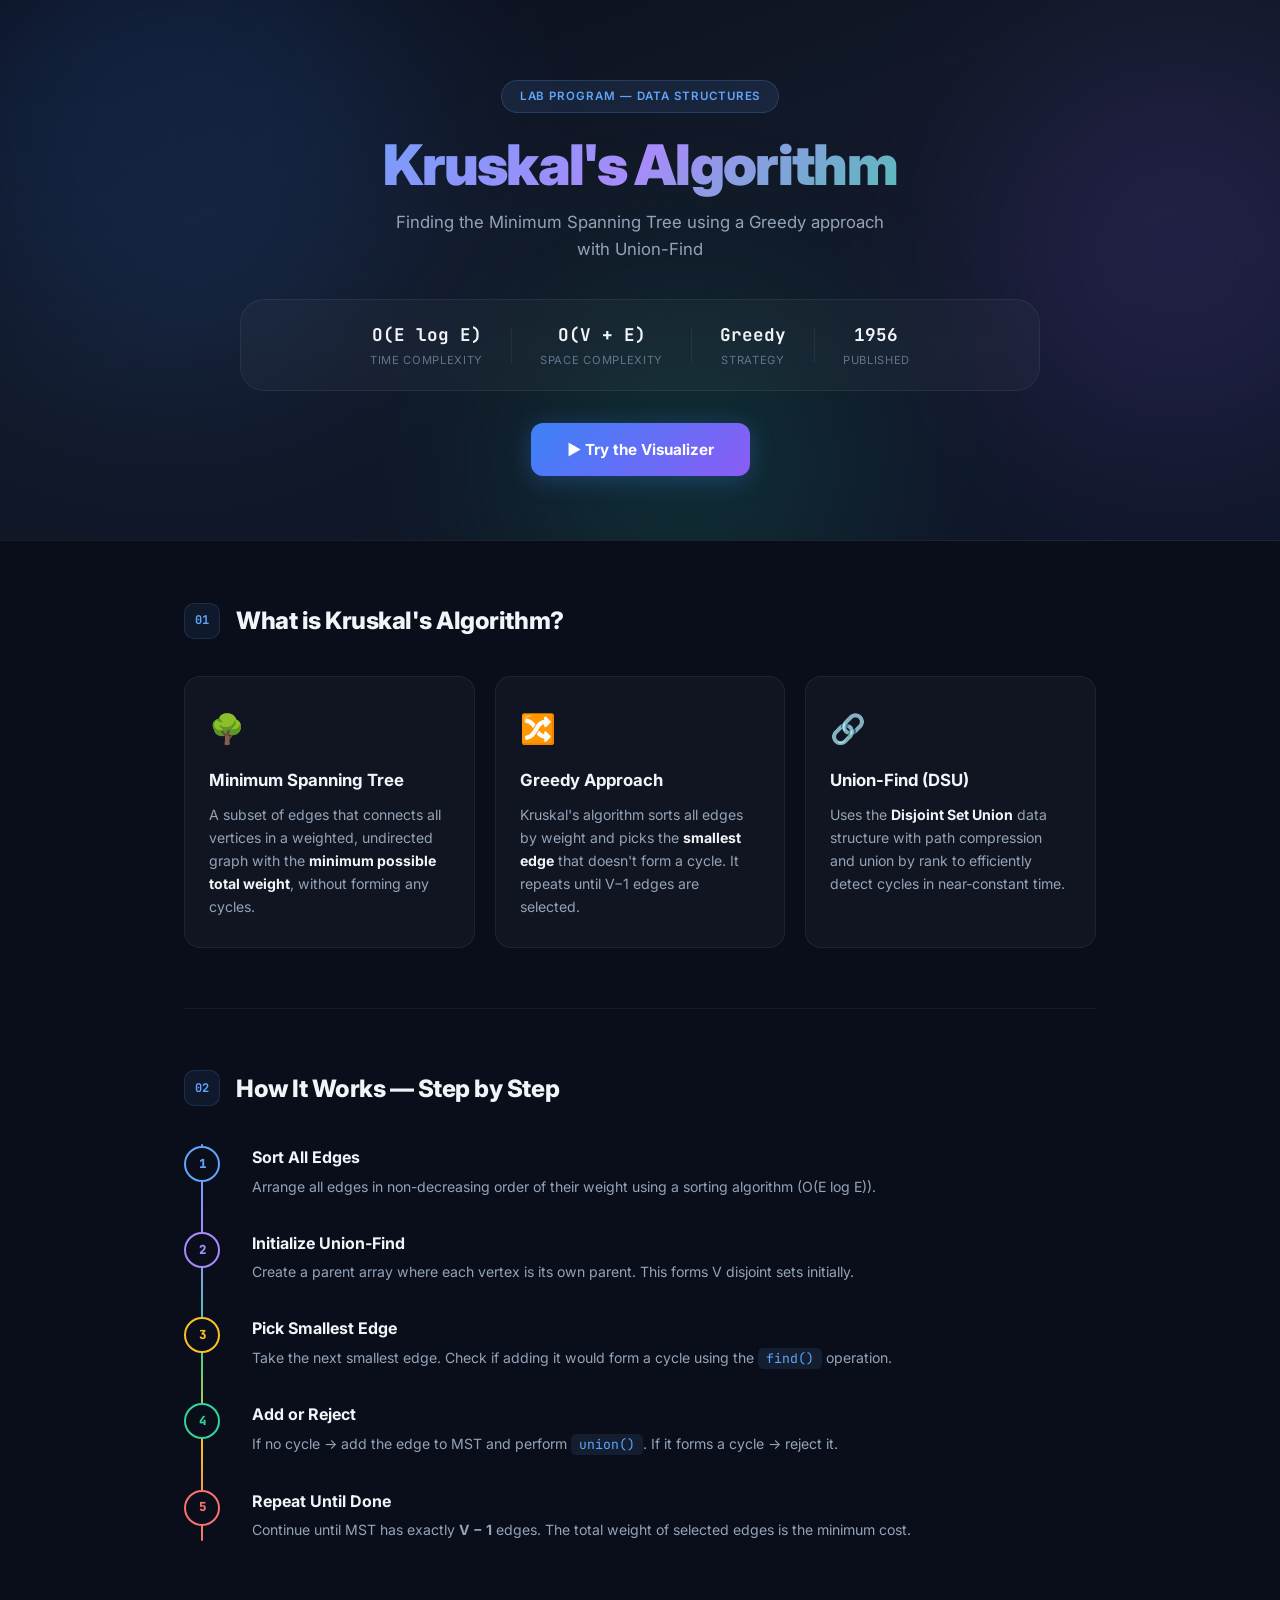
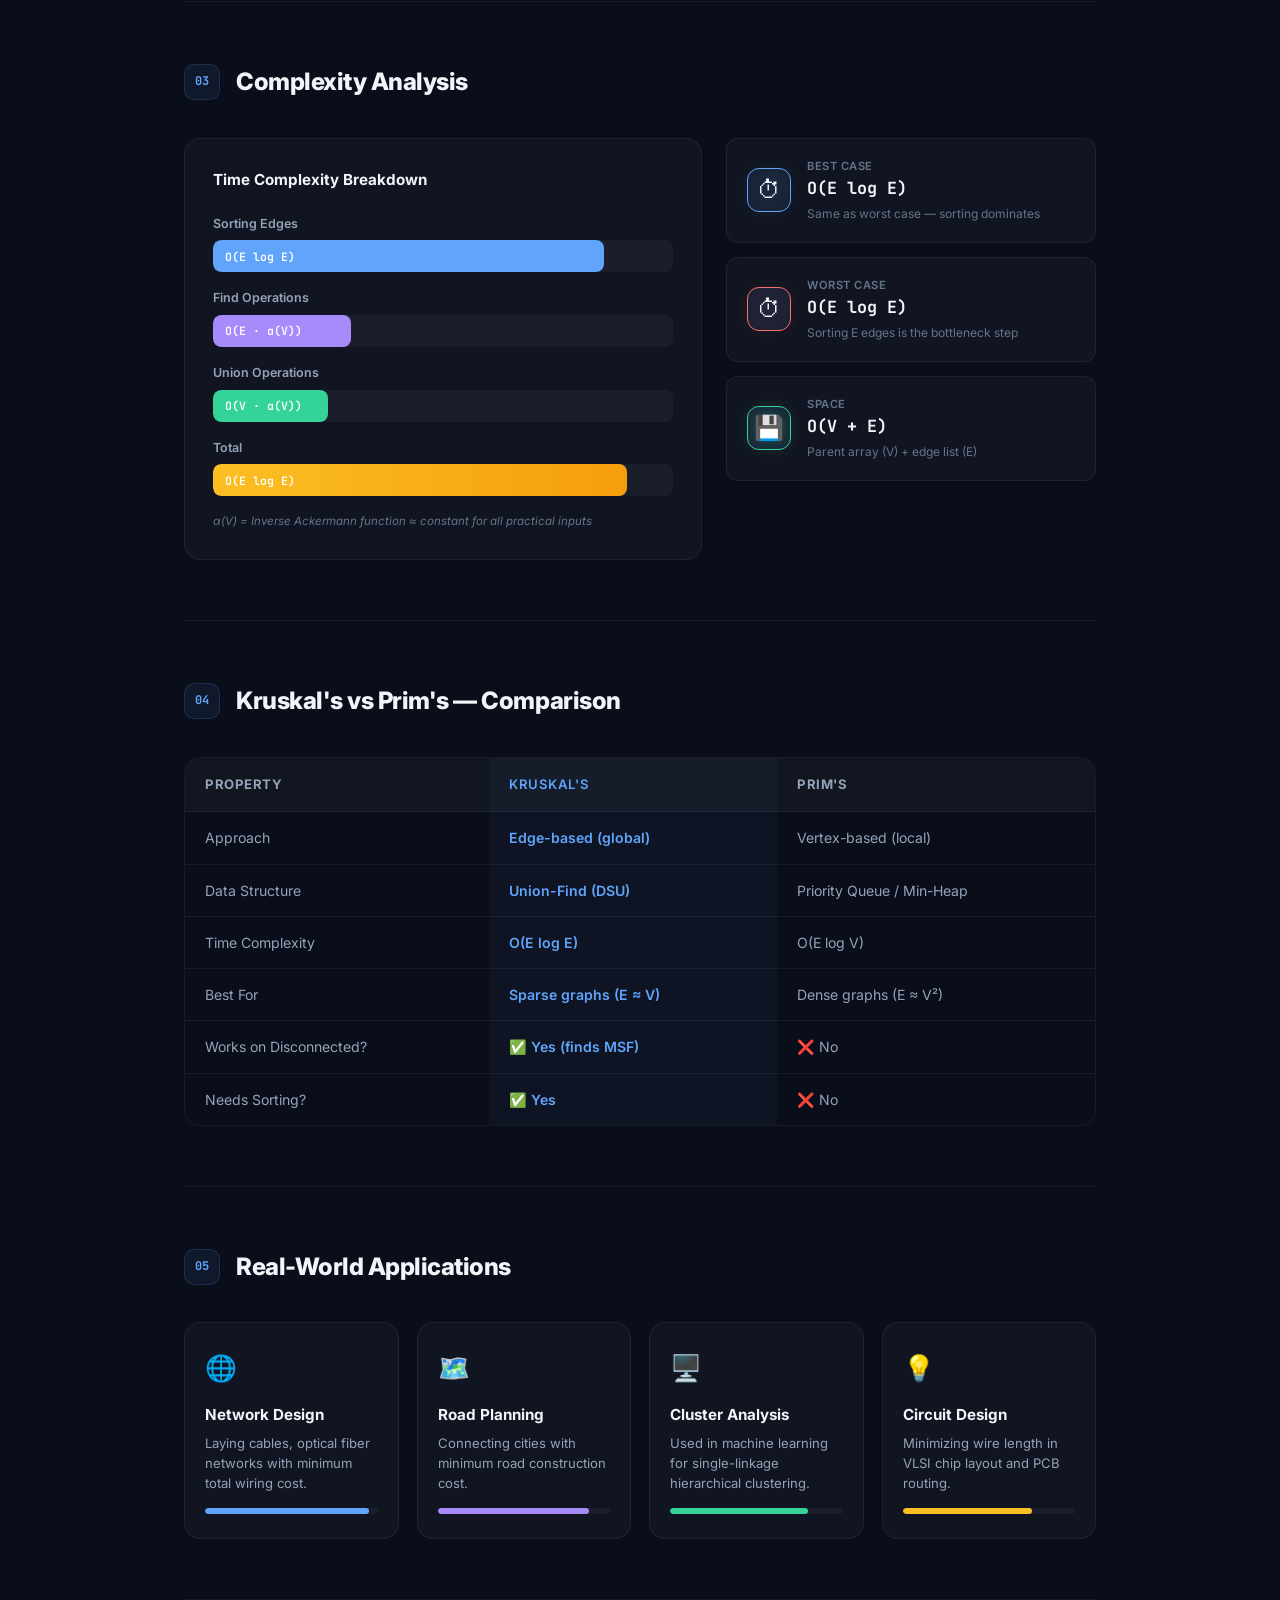
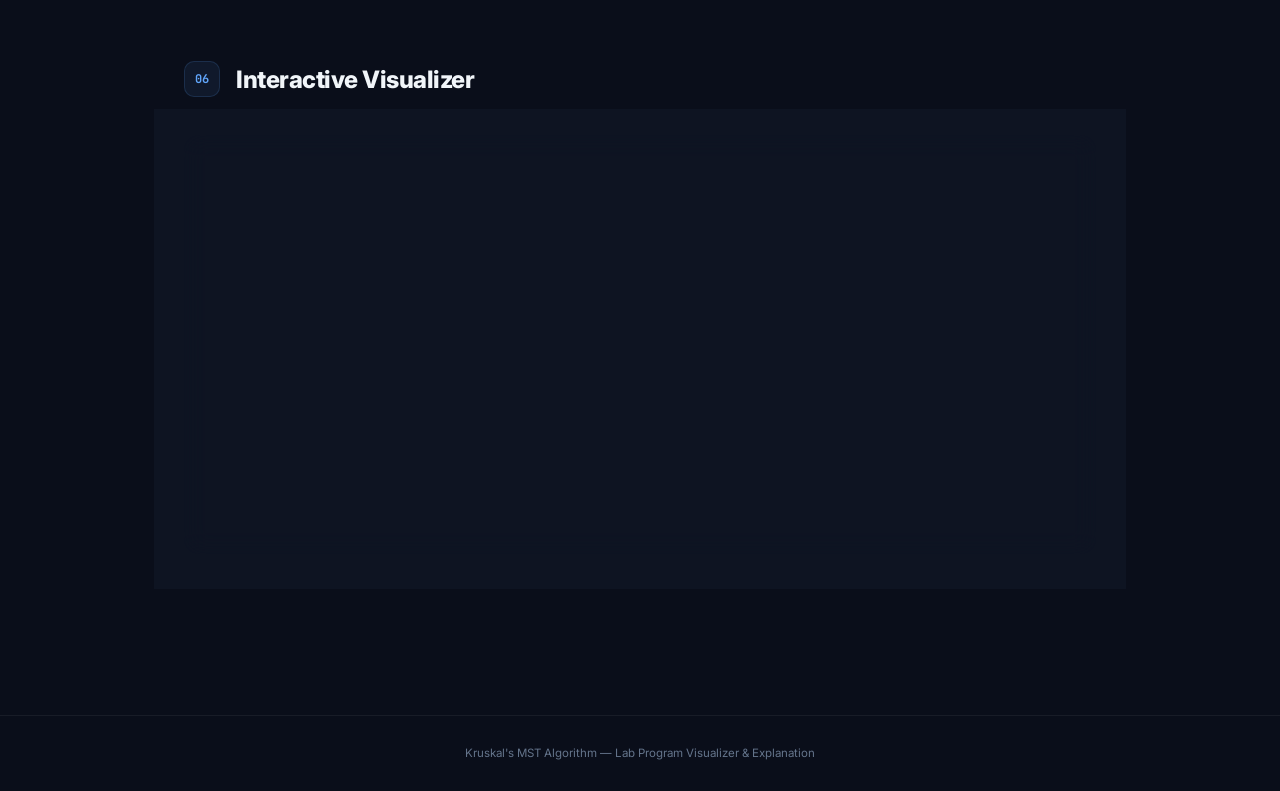
==== index.html @ 5e9ffecc "first commit" ====
<!DOCTYPE html>
<html lang="en">
<head>
    <meta charset="UTF-8">
    <meta name="viewport" content="width=device-width, initial-scale=1.0">
    <title>Kruskal's Algorithm — MST Visualizer & Explained</title>
    <meta name="description" content="Learn Kruskal's Minimum Spanning Tree algorithm with interactive visualization, step-by-step explanation, complexity analysis, and real-world applications.">
    <link rel="preconnect" href="https://fonts.googleapis.com">
    <link href="https://fonts.googleapis.com/css2?family=Inter:wght@400;500;600;700;800;900&family=JetBrains+Mono:wght@400;500;600&display=swap" rel="stylesheet">
    <link rel="stylesheet" href="style.css">
</head>
<body>
    <!-- Hero Header -->
    <header id="hero">
        <div class="hero-bg-shapes">
            <div class="shape shape-1"></div>
            <div class="shape shape-2"></div>
            <div class="shape shape-3"></div>
        </div>
        <div class="hero-content">
            <div class="hero-badge">Lab Program — Data Structures</div>
            <h1>Kruskal's Algorithm</h1>
            <p class="hero-subtitle">Finding the Minimum Spanning Tree using a Greedy approach with Union-Find</p>
            <div class="hero-stats">
                <div class="hero-stat">
                    <span class="stat-value">O(E log E)</span>
                    <span class="stat-label">Time Complexity</span>
                </div>
                <div class="hero-stat-divider"></div>
                <div class="hero-stat">
                    <span class="stat-value">O(V + E)</span>
                    <span class="stat-label">Space Complexity</span>
                </div>
                <div class="hero-stat-divider"></div>
                <div class="hero-stat">
                    <span class="stat-value">Greedy</span>
                    <span class="stat-label">Strategy</span>
                </div>
                <div class="hero-stat-divider"></div>
                <div class="hero-stat">
                    <span class="stat-value">1956</span>
                    <span class="stat-label">Published</span>
                </div>
            </div>
            <a href="#visualizer" class="hero-cta">▶ Try the Visualizer</a>
        </div>
    </header>

    <main id="app-main">

        <!-- SECTION: What is Kruskal's Algorithm -->
        <section id="what-is" class="section">
            <div class="section-header">
                <span class="section-number">01</span>
                <h2>What is Kruskal's Algorithm?</h2>
            </div>
            <div class="explanation-grid">
                <div class="explanation-card">
                    <div class="card-icon">🌳</div>
                    <h3>Minimum Spanning Tree</h3>
                    <p>A subset of edges that connects all vertices in a weighted, undirected graph with the <strong>minimum possible total weight</strong>, without forming any cycles.</p>
                </div>
                <div class="explanation-card">
                    <div class="card-icon">🔀</div>
                    <h3>Greedy Approach</h3>
                    <p>Kruskal's algorithm sorts all edges by weight and picks the <strong>smallest edge</strong> that doesn't form a cycle. It repeats until V−1 edges are selected.</p>
                </div>
                <div class="explanation-card">
                    <div class="card-icon">🔗</div>
                    <h3>Union-Find (DSU)</h3>
                    <p>Uses the <strong>Disjoint Set Union</strong> data structure with path compression and union by rank to efficiently detect cycles in near-constant time.</p>
                </div>
            </div>
        </section>

        <!-- SECTION: How It Works (Steps) -->
        <section id="how-it-works" class="section">
            <div class="section-header">
                <span class="section-number">02</span>
                <h2>How It Works — Step by Step</h2>
            </div>
            <div class="steps-timeline">
                <div class="timeline-step">
                    <div class="timeline-dot" style="--dot-color: #60a5fa;">1</div>
                    <div class="timeline-content">
                        <h4>Sort All Edges</h4>
                        <p>Arrange all edges in non-decreasing order of their weight using a sorting algorithm (O(E log E)).</p>
                    </div>
                </div>
                <div class="timeline-step">
                    <div class="timeline-dot" style="--dot-color: #a78bfa;">2</div>
                    <div class="timeline-content">
                        <h4>Initialize Union-Find</h4>
                        <p>Create a parent array where each vertex is its own parent. This forms V disjoint sets initially.</p>
                    </div>
                </div>
                <div class="timeline-step">
                    <div class="timeline-dot" style="--dot-color: #fbbf24;">3</div>
                    <div class="timeline-content">
                        <h4>Pick Smallest Edge</h4>
                        <p>Take the next smallest edge. Check if adding it would form a cycle using the <code>find()</code> operation.</p>
                    </div>
                </div>
                <div class="timeline-step">
                    <div class="timeline-dot" style="--dot-color: #34d399;">4</div>
                    <div class="timeline-content">
                        <h4>Add or Reject</h4>
                        <p>If no cycle → add the edge to MST and perform <code>union()</code>. If it forms a cycle → reject it.</p>
                    </div>
                </div>
                <div class="timeline-step">
                    <div class="timeline-dot" style="--dot-color: #f87171;">5</div>
                    <div class="timeline-content">
                        <h4>Repeat Until Done</h4>
                        <p>Continue until MST has exactly <strong>V − 1</strong> edges. The total weight of selected edges is the minimum cost.</p>
                    </div>
                </div>
            </div>
        </section>

        <!-- SECTION: Complexity Analysis with Bar Chart -->
        <section id="complexity" class="section">
            <div class="section-header">
                <span class="section-number">03</span>
                <h2>Complexity Analysis</h2>
            </div>
            <div class="complexity-layout">
                <div class="complexity-chart-container">
                    <h3>Time Complexity Breakdown</h3>
                    <div class="bar-chart" id="bar-chart">
                        <div class="bar-item">
                            <div class="bar-label">Sorting Edges</div>
                            <div class="bar-track">
                                <div class="bar-fill" data-width="85" style="--bar-color: #60a5fa;">O(E log E)</div>
                            </div>
                        </div>
                        <div class="bar-item">
                            <div class="bar-label">Find Operations</div>
                            <div class="bar-track">
                                <div class="bar-fill" data-width="30" style="--bar-color: #a78bfa;">O(E · α(V))</div>
                            </div>
                        </div>
                        <div class="bar-item">
                            <div class="bar-label">Union Operations</div>
                            <div class="bar-track">
                                <div class="bar-fill" data-width="25" style="--bar-color: #34d399;">O(V · α(V))</div>
                            </div>
                        </div>
                        <div class="bar-item">
                            <div class="bar-label">Total</div>
                            <div class="bar-track">
                                <div class="bar-fill bar-total" data-width="90" style="--bar-color: #fbbf24;">O(E log E)</div>
                            </div>
                        </div>
                    </div>
                    <p class="chart-note">α(V) = Inverse Ackermann function ≈ constant for all practical inputs</p>
                </div>

                <div class="complexity-cards">
                    <div class="stat-card">
                        <div class="stat-card-icon" style="--card-accent: #60a5fa;">⏱</div>
                        <div class="stat-card-body">
                            <div class="stat-card-title">Best Case</div>
                            <div class="stat-card-value">O(E log E)</div>
                            <div class="stat-card-desc">Same as worst case — sorting dominates</div>
                        </div>
                    </div>
                    <div class="stat-card">
                        <div class="stat-card-icon" style="--card-accent: #f87171;">⏱</div>
                        <div class="stat-card-body">
                            <div class="stat-card-title">Worst Case</div>
                            <div class="stat-card-value">O(E log E)</div>
                            <div class="stat-card-desc">Sorting E edges is the bottleneck step</div>
                        </div>
                    </div>
                    <div class="stat-card">
                        <div class="stat-card-icon" style="--card-accent: #34d399;">💾</div>
                        <div class="stat-card-body">
                            <div class="stat-card-title">Space</div>
                            <div class="stat-card-value">O(V + E)</div>
                            <div class="stat-card-desc">Parent array (V) + edge list (E)</div>
                        </div>
                    </div>
                </div>
            </div>
        </section>

        <!-- SECTION: Comparison Chart -->
        <section id="comparison" class="section">
            <div class="section-header">
                <span class="section-number">04</span>
                <h2>Kruskal's vs Prim's — Comparison</h2>
            </div>
            <div class="comparison-table-wrapper">
                <table class="comparison-table">
                    <thead>
                        <tr>
                            <th>Property</th>
                            <th class="highlight-col">Kruskal's</th>
                            <th>Prim's</th>
                        </tr>
                    </thead>
                    <tbody>
                        <tr>
                            <td>Approach</td>
                            <td class="highlight-col">Edge-based (global)</td>
                            <td>Vertex-based (local)</td>
                        </tr>
                        <tr>
                            <td>Data Structure</td>
                            <td class="highlight-col">Union-Find (DSU)</td>
                            <td>Priority Queue / Min-Heap</td>
                        </tr>
                        <tr>
                            <td>Time Complexity</td>
                            <td class="highlight-col">O(E log E)</td>
                            <td>O(E log V)</td>
                        </tr>
                        <tr>
                            <td>Best For</td>
                            <td class="highlight-col">Sparse graphs (E ≈ V)</td>
                            <td>Dense graphs (E ≈ V²)</td>
                        </tr>
                        <tr>
                            <td>Works on Disconnected?</td>
                            <td class="highlight-col">✅ Yes (finds MSF)</td>
                            <td>❌ No</td>
                        </tr>
                        <tr>
                            <td>Needs Sorting?</td>
                            <td class="highlight-col">✅ Yes</td>
                            <td>❌ No</td>
                        </tr>
                    </tbody>
                </table>
            </div>
        </section>

        <!-- SECTION: Applications with Radial Chart -->
        <section id="applications" class="section">
            <div class="section-header">
                <span class="section-number">05</span>
                <h2>Real-World Applications</h2>
            </div>
            <div class="apps-grid">
                <div class="app-card">
                    <div class="app-icon">🌐</div>
                    <h4>Network Design</h4>
                    <p>Laying cables, optical fiber networks with minimum total wiring cost.</p>
                    <div class="app-bar" style="--app-pct: 95%; --app-color: #60a5fa;"><span>95% relevance</span></div>
                </div>
                <div class="app-card">
                    <div class="app-icon">🗺️</div>
                    <h4>Road Planning</h4>
                    <p>Connecting cities with minimum road construction cost.</p>
                    <div class="app-bar" style="--app-pct: 88%; --app-color: #a78bfa;"><span>88% relevance</span></div>
                </div>
                <div class="app-card">
                    <div class="app-icon">🖥️</div>
                    <h4>Cluster Analysis</h4>
                    <p>Used in machine learning for single-linkage hierarchical clustering.</p>
                    <div class="app-bar" style="--app-pct: 80%; --app-color: #34d399;"><span>80% relevance</span></div>
                </div>
                <div class="app-card">
                    <div class="app-icon">💡</div>
                    <h4>Circuit Design</h4>
                    <p>Minimizing wire length in VLSI chip layout and PCB routing.</p>
                    <div class="app-bar" style="--app-pct: 75%; --app-color: #fbbf24;"><span>75% relevance</span></div>
                </div>
            </div>
        </section>

        <!-- SECTION: Interactive Visualizer -->
        <section id="visualizer" class="section">
            <div class="section-header">
                <span class="section-number">06</span>
                <h2>Interactive Visualizer</h2>
            </div>

            <!-- Input Panel -->
            <div class="panel" id="input-panel">
                <div class="panel-header">
                    <h3>📥 Graph Input</h3>
                </div>
                <div class="panel-body">
                    <div class="input-row">
                        <div class="input-group">
                            <label for="vertices">Vertices</label>
                            <input type="number" id="vertices" min="2" max="12" value="5">
                        </div>
                        <div class="input-group">
                            <label for="num-edges">Edges</label>
                            <input type="number" id="num-edges" min="1" max="30" value="7">
                        </div>
                        <button id="btn-generate-fields" class="btn btn-secondary" onclick="generateEdgeInputs()">Generate Fields</button>
                    </div>

                    <div id="edge-inputs-container" class="edge-inputs-container"></div>

                    <div class="action-row">
                        <button id="btn-load-sample" class="btn btn-outline" onclick="loadSampleGraph()">Load Sample</button>
                        <button id="btn-run" class="btn btn-primary" onclick="runKruskal()">▶ Run Kruskal's</button>
                    </div>
                </div>
            </div>

            <!-- Algorithm Steps -->
            <div class="panel hidden" id="steps-panel">
                <div class="panel-header">
                    <h3>⚡ Algorithm Execution</h3>
                </div>
                <div class="panel-body">
                    <div id="sorted-edges" class="sorted-edges-section">
                        <h4>Sorted Edges (by weight)</h4>
                        <div id="sorted-edges-list" class="edge-chips"></div>
                    </div>
                    <div id="steps-log" class="steps-log"></div>
                    <div id="result-box" class="result-box hidden">
                        <div class="result-label">Minimum Cost of MST</div>
                        <div id="result-cost" class="result-cost">0</div>
                    </div>

                    <!-- Live Stats during run -->
                    <div id="live-stats" class="live-stats hidden">
                        <div class="live-stat">
                            <span class="live-stat-num" id="stat-processed">0</span>
                            <span class="live-stat-label">Edges Processed</span>
                        </div>
                        <div class="live-stat">
                            <span class="live-stat-num" id="stat-accepted">0</span>
                            <span class="live-stat-label">Accepted</span>
                        </div>
                        <div class="live-stat">
                            <span class="live-stat-num" id="stat-rejected">0</span>
                            <span class="live-stat-label">Rejected (Cycle)</span>
                        </div>
                        <div class="live-stat">
                            <span class="live-stat-num" id="stat-components">0</span>
                            <span class="live-stat-label">Components Left</span>
                        </div>
                    </div>
                </div>
            </div>

            <!-- Graph Canvas -->
            <div class="panel hidden" id="graph-panel">
                <div class="panel-header">
                    <h3>🔗 Graph Visualization</h3>
                </div>
                <div class="panel-body canvas-body">
                    <div class="canvas-legend">
                        <span class="legend-item"><span class="legend-dot dot-default"></span> Normal Edge</span>
                        <span class="legend-item"><span class="legend-dot dot-mst"></span> MST Edge</span>
                        <span class="legend-item"><span class="legend-dot dot-rejected"></span> Rejected (Cycle)</span>
                    </div>
                    <canvas id="graph-canvas" width="700" height="450"></canvas>
                </div>
            </div>
        </section>

    </main>

    <footer id="app-footer">
        <p>Kruskal's MST Algorithm — Lab Program Visualizer & Explanation</p>
    </footer>

    <script src="app.js"></script>
</body>
</html>
---- style.css ----
/* =============================================
   Kruskal's MST — Premium Stylesheet
   ============================================= */

:root {
    --bg-primary: #0a0e1a;
    --bg-secondary: #111827;
    --bg-card: rgba(17, 24, 39, 0.7);
    --bg-card-solid: #111827;
    --bg-input: #0a0e1a;
    --bg-glass: rgba(255, 255, 255, 0.03);
    --border: rgba(255, 255, 255, 0.06);
    --border-hover: rgba(255, 255, 255, 0.12);
    --border-accent: rgba(96, 165, 250, 0.25);
    --text-primary: #f1f5f9;
    --text-secondary: #94a3b8;
    --text-muted: #64748b;
    --accent-blue: #60a5fa;
    --accent-purple: #a78bfa;
    --accent-green: #34d399;
    --accent-orange: #fbbf24;
    --accent-red: #f87171;
    --accent-cyan: #22d3ee;
    --gradient-primary: linear-gradient(135deg, #60a5fa 0%, #a78bfa 50%, #34d399 100%);
    --gradient-btn: linear-gradient(135deg, #3b82f6, #8b5cf6);
    --gradient-btn-hover: linear-gradient(135deg, #2563eb, #7c3aed);
    --gradient-green: linear-gradient(135deg, #10b981, #34d399);
    --gradient-hero: linear-gradient(160deg, #0a0e1a 0%, #111827 40%, #0f1629 100%);
    --shadow-sm: 0 1px 3px rgba(0,0,0,0.4);
    --shadow-md: 0 4px 20px rgba(0,0,0,0.5);
    --shadow-lg: 0 8px 40px rgba(0,0,0,0.6);
    --shadow-glow-blue: 0 0 30px rgba(96,165,250,0.12);
    --shadow-glow-purple: 0 0 30px rgba(167,139,250,0.12);
    --shadow-glow-green: 0 0 30px rgba(52,211,153,0.12);
    --radius-sm: 8px;
    --radius-md: 12px;
    --radius-lg: 16px;
    --radius-xl: 24px;
    --font-main: 'Inter', -apple-system, BlinkMacSystemFont, sans-serif;
    --font-mono: 'JetBrains Mono', 'Fira Code', monospace;
    --transition: 0.3s cubic-bezier(0.4, 0, 0.2, 1);
}

*, *::before, *::after { box-sizing: border-box; margin: 0; padding: 0; }
html { scroll-behavior: smooth; }

body {
    font-family: var(--font-main);
    background: var(--bg-primary);
    color: var(--text-primary);
    min-height: 100vh;
    line-height: 1.65;
    -webkit-font-smoothing: antialiased;
    overflow-x: hidden;
}

/* ============================
   HERO SECTION
   ============================ */
#hero {
    position: relative;
    background: var(--gradient-hero);
    padding: 80px 24px 64px;
    text-align: center;
    overflow: hidden;
    border-bottom: 1px solid var(--border);
}

.hero-bg-shapes {
    position: absolute;
    inset: 0;
    pointer-events: none;
    overflow: hidden;
}

.shape {
    position: absolute;
    border-radius: 50%;
    filter: blur(100px);
    opacity: 0.15;
    animation: float 12s ease-in-out infinite;
}

.shape-1 {
    width: 500px; height: 500px;
    background: #3b82f6;
    top: -120px; left: -80px;
    animation-delay: 0s;
}

.shape-2 {
    width: 400px; height: 400px;
    background: #8b5cf6;
    top: 50px; right: -100px;
    animation-delay: -4s;
}

.shape-3 {
    width: 350px; height: 350px;
    background: #10b981;
    bottom: -100px; left: 40%;
    animation-delay: -8s;
}

@keyframes float {
    0%, 100% { transform: translateY(0) scale(1); }
    50% { transform: translateY(-30px) scale(1.05); }
}

.hero-content {
    position: relative;
    z-index: 1;
    max-width: 800px;
    margin: 0 auto;
}

.hero-badge {
    display: inline-block;
    background: rgba(96,165,250,0.1);
    border: 1px solid rgba(96,165,250,0.2);
    color: var(--accent-blue);
    font-size: 0.72rem;
    font-weight: 600;
    padding: 6px 18px;
    border-radius: 30px;
    text-transform: uppercase;
    letter-spacing: 0.08em;
    margin-bottom: 20px;
}

#hero h1 {
    font-size: clamp(2.2rem, 5vw, 3.5rem);
    font-weight: 900;
    background: var(--gradient-primary);
    -webkit-background-clip: text;
    -webkit-text-fill-color: transparent;
    background-clip: text;
    letter-spacing: -0.03em;
    line-height: 1.15;
    margin-bottom: 12px;
}

.hero-subtitle {
    font-size: 1.05rem;
    color: var(--text-secondary);
    max-width: 520px;
    margin: 0 auto 36px;
    line-height: 1.6;
}

.hero-stats {
    display: flex;
    align-items: center;
    justify-content: center;
    gap: 0;
    flex-wrap: wrap;
    background: var(--bg-glass);
    backdrop-filter: blur(16px);
    border: 1px solid var(--border);
    border-radius: var(--radius-xl);
    padding: 20px 32px;
    margin-bottom: 32px;
}

.hero-stat {
    display: flex;
    flex-direction: column;
    align-items: center;
    padding: 0 28px;
}

.hero-stat-divider {
    width: 1px;
    height: 36px;
    background: var(--border);
}

.stat-value {
    font-family: var(--font-mono);
    font-size: 1.1rem;
    font-weight: 700;
    color: var(--text-primary);
}

.stat-label {
    font-size: 0.7rem;
    color: var(--text-muted);
    text-transform: uppercase;
    letter-spacing: 0.06em;
    margin-top: 2px;
}

.hero-cta {
    display: inline-block;
    padding: 14px 36px;
    background: var(--gradient-btn);
    color: #fff;
    text-decoration: none;
    border-radius: var(--radius-md);
    font-weight: 700;
    font-size: 0.95rem;
    transition: var(--transition);
    box-shadow: 0 4px 24px rgba(59,130,246,0.3);
}

.hero-cta:hover {
    background: var(--gradient-btn-hover);
    transform: translateY(-2px);
    box-shadow: 0 8px 32px rgba(59,130,246,0.4);
}

/* ============================
   MAIN & SECTIONS
   ============================ */
#app-main {
    max-width: 960px;
    margin: 0 auto;
    padding: 0 24px 80px;
}

.section {
    padding: 60px 0;
}

.section + .section {
    border-top: 1px solid var(--border);
}

.section-header {
    display: flex;
    align-items: center;
    gap: 16px;
    margin-bottom: 36px;
}

.section-number {
    font-family: var(--font-mono);
    font-size: 0.75rem;
    font-weight: 700;
    color: var(--accent-blue);
    background: rgba(96,165,250,0.08);
    border: 1px solid rgba(96,165,250,0.15);
    width: 36px;
    height: 36px;
    border-radius: 10px;
    display: flex;
    align-items: center;
    justify-content: center;
    flex-shrink: 0;
}

.section-header h2 {
    font-size: 1.5rem;
    font-weight: 800;
    letter-spacing: -0.02em;
}

/* ============================
   EXPLANATION CARDS (Section 01)
   ============================ */
.explanation-grid {
    display: grid;
    grid-template-columns: repeat(auto-fit, minmax(260px, 1fr));
    gap: 20px;
}

.explanation-card {
    background: var(--bg-glass);
    border: 1px solid var(--border);
    border-radius: var(--radius-lg);
    padding: 28px 24px;
    transition: var(--transition);
    position: relative;
    overflow: hidden;
}

.explanation-card::before {
    content: '';
    position: absolute;
    top: 0; left: 0; right: 0;
    height: 3px;
    background: var(--gradient-primary);
    opacity: 0;
    transition: var(--transition);
}

.explanation-card:hover {
    border-color: var(--border-hover);
    transform: translateY(-4px);
    box-shadow: var(--shadow-md);
}

.explanation-card:hover::before { opacity: 1; }

.card-icon {
    font-size: 1.8rem;
    margin-bottom: 14px;
}

.explanation-card h3 {
    font-size: 1.05rem;
    font-weight: 700;
    margin-bottom: 8px;
}

.explanation-card p {
    font-size: 0.88rem;
    color: var(--text-secondary);
    line-height: 1.65;
}

.explanation-card strong {
    color: var(--text-primary);
}

/* ============================
   TIMELINE (Section 02)
   ============================ */
.steps-timeline {
    position: relative;
    padding-left: 36px;
}

.steps-timeline::before {
    content: '';
    position: absolute;
    left: 17px;
    top: 0;
    bottom: 0;
    width: 2px;
    background: linear-gradient(180deg, var(--accent-blue), var(--accent-purple), var(--accent-green), var(--accent-orange), var(--accent-red));
    border-radius: 2px;
}

.timeline-step {
    position: relative;
    padding: 0 0 32px 32px;
}

.timeline-step:last-child { padding-bottom: 0; }

.timeline-dot {
    position: absolute;
    left: -36px;
    top: 2px;
    width: 36px;
    height: 36px;
    border-radius: 50%;
    background: var(--bg-primary);
    border: 2px solid var(--dot-color, var(--accent-blue));
    color: var(--dot-color, var(--accent-blue));
    display: flex;
    align-items: center;
    justify-content: center;
    font-size: 0.78rem;
    font-weight: 800;
    font-family: var(--font-mono);
    z-index: 1;
}

.timeline-content h4 {
    font-size: 1rem;
    font-weight: 700;
    margin-bottom: 4px;
}

.timeline-content p {
    font-size: 0.88rem;
    color: var(--text-secondary);
}

.timeline-content code {
    font-family: var(--font-mono);
    font-size: 0.82rem;
    background: rgba(96,165,250,0.1);
    color: var(--accent-blue);
    padding: 2px 8px;
    border-radius: 5px;
}

/* ============================
   COMPLEXITY (Section 03)
   ============================ */
.complexity-layout {
    display: grid;
    grid-template-columns: 1.4fr 1fr;
    gap: 24px;
    align-items: start;
}

.complexity-chart-container {
    background: var(--bg-glass);
    border: 1px solid var(--border);
    border-radius: var(--radius-lg);
    padding: 28px;
}

.complexity-chart-container h3 {
    font-size: 0.95rem;
    font-weight: 700;
    margin-bottom: 22px;
}

.bar-chart {
    display: flex;
    flex-direction: column;
    gap: 16px;
}

.bar-item {
    display: flex;
    flex-direction: column;
    gap: 6px;
}

.bar-label {
    font-size: 0.78rem;
    font-weight: 600;
    color: var(--text-secondary);
}

.bar-track {
    background: rgba(255,255,255,0.04);
    border-radius: 8px;
    height: 32px;
    overflow: hidden;
    position: relative;
}

.bar-fill {
    height: 100%;
    border-radius: 8px;
    background: var(--bar-color);
    display: flex;
    align-items: center;
    padding: 0 12px;
    font-family: var(--font-mono);
    font-size: 0.72rem;
    font-weight: 600;
    color: #fff;
    width: 0;
    transition: width 1.2s cubic-bezier(0.22, 1, 0.36, 1);
    white-space: nowrap;
}

.bar-fill.bar-total {
    background: linear-gradient(90deg, var(--bar-color), #f59e0b);
}

.chart-note {
    font-size: 0.72rem;
    color: var(--text-muted);
    margin-top: 16px;
    font-style: italic;
}

.complexity-cards {
    display: flex;
    flex-direction: column;
    gap: 14px;
}

.stat-card {
    display: flex;
    align-items: center;
    gap: 16px;
    background: var(--bg-glass);
    border: 1px solid var(--border);
    border-radius: var(--radius-md);
    padding: 18px 20px;
    transition: var(--transition);
}

.stat-card:hover {
    border-color: var(--border-hover);
    transform: translateX(4px);
}

.stat-card-icon {
    font-size: 1.5rem;
    width: 44px;
    height: 44px;
    border-radius: 12px;
    background: rgba(96,165,250,0.08);
    border: 1px solid var(--card-accent, var(--accent-blue));
    display: flex;
    align-items: center;
    justify-content: center;
    flex-shrink: 0;
    filter: drop-shadow(0 0 8px color-mix(in srgb, var(--card-accent) 30%, transparent));
}

.stat-card-title {
    font-size: 0.7rem;
    font-weight: 600;
    color: var(--text-muted);
    text-transform: uppercase;
    letter-spacing: 0.05em;
}

.stat-card-value {
    font-family: var(--font-mono);
    font-size: 1.05rem;
    font-weight: 700;
    color: var(--text-primary);
}

.stat-card-desc {
    font-size: 0.75rem;
    color: var(--text-muted);
    margin-top: 1px;
}

/* ============================
   COMPARISON TABLE (Section 04)
   ============================ */
.comparison-table-wrapper {
    overflow-x: auto;
    border-radius: var(--radius-lg);
    border: 1px solid var(--border);
}

.comparison-table {
    width: 100%;
    border-collapse: collapse;
    font-size: 0.88rem;
}

.comparison-table thead {
    background: rgba(255,255,255,0.03);
}

.comparison-table th {
    padding: 16px 20px;
    text-align: left;
    font-weight: 700;
    font-size: 0.82rem;
    text-transform: uppercase;
    letter-spacing: 0.04em;
    color: var(--text-secondary);
    border-bottom: 1px solid var(--border);
}

.comparison-table td {
    padding: 14px 20px;
    border-bottom: 1px solid var(--border);
    color: var(--text-secondary);
}

.comparison-table tbody tr:last-child td {
    border-bottom: none;
}

.comparison-table tbody tr {
    transition: var(--transition);
}

.comparison-table tbody tr:hover {
    background: rgba(255,255,255,0.02);
}

.highlight-col {
    color: var(--accent-blue) !important;
    font-weight: 600 !important;
    background: rgba(96,165,250,0.04);
}

/* ============================
   APPLICATIONS (Section 05)
   ============================ */
.apps-grid {
    display: grid;
    grid-template-columns: repeat(auto-fit, minmax(200px, 1fr));
    gap: 18px;
}

.app-card {
    background: var(--bg-glass);
    border: 1px solid var(--border);
    border-radius: var(--radius-lg);
    padding: 24px 20px;
    transition: var(--transition);
}

.app-card:hover {
    border-color: var(--border-hover);
    transform: translateY(-3px);
    box-shadow: var(--shadow-md);
}

.app-icon {
    font-size: 1.6rem;
    margin-bottom: 12px;
}

.app-card h4 {
    font-size: 0.95rem;
    font-weight: 700;
    margin-bottom: 6px;
}

.app-card p {
    font-size: 0.82rem;
    color: var(--text-secondary);
    line-height: 1.55;
    margin-bottom: 14px;
}

.app-bar {
    position: relative;
    height: 6px;
    background: rgba(255,255,255,0.04);
    border-radius: 4px;
    overflow: hidden;
}

.app-bar::after {
    content: '';
    position: absolute;
    left: 0; top: 0; bottom: 0;
    width: var(--app-pct);
    background: var(--app-color);
    border-radius: 4px;
    transition: width 1s cubic-bezier(0.22, 1, 0.36, 1);
}

.app-bar span {
    position: absolute;
    right: 0;
    top: -20px;
    font-size: 0.65rem;
    color: var(--text-muted);
    font-weight: 600;
}

/* ============================
   PANELS (Visualizer Cards)
   ============================ */
.panel {
    background: var(--bg-card);
    border: 1px solid var(--border);
    border-radius: var(--radius-lg);
    overflow: hidden;
    box-shadow: var(--shadow-md);
    transition: var(--transition);
    margin-bottom: 20px;
    backdrop-filter: blur(12px);
}

.panel:hover {
    border-color: var(--border-hover);
}

.panel-header {
    display: flex;
    align-items: center;
    justify-content: space-between;
    padding: 16px 24px;
    border-bottom: 1px solid var(--border);
    background: rgba(255,255,255,0.015);
}

.panel-header h3 {
    font-size: 1rem;
    font-weight: 700;
}

.panel-body { padding: 24px; }

/* ====== INPUT SECTION ====== */
.input-row {
    display: flex;
    gap: 16px;
    align-items: flex-end;
    margin-bottom: 20px;
    flex-wrap: wrap;
}

.input-group {
    display: flex;
    flex-direction: column;
    gap: 6px;
}

.input-group label {
    font-size: 0.72rem;
    font-weight: 600;
    color: var(--text-secondary);
    text-transform: uppercase;
    letter-spacing: 0.06em;
}

.input-group input {
    width: 100px;
    padding: 10px 14px;
    background: var(--bg-input);
    border: 1px solid var(--border);
    border-radius: var(--radius-sm);
    color: var(--text-primary);
    font-family: var(--font-mono);
    font-size: 0.88rem;
    transition: var(--transition);
    outline: none;
}

.input-group input:focus {
    border-color: var(--accent-blue);
    box-shadow: 0 0 0 3px rgba(96,165,250,0.12);
}

.edge-inputs-container {
    display: grid;
    grid-template-columns: repeat(auto-fill, minmax(260px, 1fr));
    gap: 10px;
    margin-bottom: 20px;
    max-height: 280px;
    overflow-y: auto;
    padding-right: 4px;
}

.edge-inputs-container::-webkit-scrollbar { width: 4px; }
.edge-inputs-container::-webkit-scrollbar-track { background: var(--bg-primary); border-radius: 4px; }
.edge-inputs-container::-webkit-scrollbar-thumb { background: var(--border-hover); border-radius: 4px; }

.edge-input-row {
    display: flex;
    align-items: center;
    gap: 8px;
    background: var(--bg-input);
    padding: 8px 12px;
    border-radius: var(--radius-sm);
    border: 1px solid var(--border);
    transition: var(--transition);
}

.edge-input-row:hover { border-color: var(--border-hover); }

.edge-input-row .edge-label {
    font-size: 0.68rem;
    font-weight: 700;
    color: var(--text-muted);
    font-family: var(--font-mono);
    min-width: 24px;
    text-align: center;
}

.edge-input-row input {
    width: 52px;
    padding: 6px 8px;
    background: var(--bg-secondary);
    border: 1px solid var(--border);
    border-radius: 6px;
    color: var(--text-primary);
    font-family: var(--font-mono);
    font-size: 0.82rem;
    text-align: center;
    outline: none;
    transition: var(--transition);
}

.edge-input-row input:focus {
    border-color: var(--accent-purple);
    box-shadow: 0 0 0 2px rgba(167,139,250,0.12);
}

.edge-input-row .separator {
    color: var(--text-muted);
    font-size: 0.72rem;
}

/* ====== BUTTONS ====== */
.btn {
    padding: 10px 22px;
    border: none;
    border-radius: var(--radius-sm);
    font-family: var(--font-main);
    font-size: 0.85rem;
    font-weight: 600;
    cursor: pointer;
    transition: var(--transition);
    display: inline-flex;
    align-items: center;
    gap: 6px;
    white-space: nowrap;
}

.btn-primary {
    background: var(--gradient-btn);
    color: #fff;
    box-shadow: 0 4px 20px rgba(59,130,246,0.25);
}

.btn-primary:hover {
    background: var(--gradient-btn-hover);
    transform: translateY(-1px);
    box-shadow: 0 6px 28px rgba(59,130,246,0.35);
}

.btn-secondary {
    background: rgba(96,165,250,0.1);
    color: var(--accent-blue);
    border: 1px solid rgba(96,165,250,0.2);
}

.btn-secondary:hover { background: rgba(96,165,250,0.18); }

.btn-outline {
    background: transparent;
    color: var(--text-secondary);
    border: 1px solid var(--border);
}

.btn-outline:hover {
    background: rgba(255,255,255,0.04);
    border-color: var(--border-hover);
    color: var(--text-primary);
}

.action-row { display: flex; gap: 12px; justify-content: flex-end; flex-wrap: wrap; }

/* ====== SORTED EDGE CHIPS ====== */
.sorted-edges-section { margin-bottom: 20px; }
.sorted-edges-section h4 {
    font-size: 0.78rem;
    font-weight: 600;
    color: var(--text-secondary);
    margin-bottom: 10px;
    text-transform: uppercase;
    letter-spacing: 0.05em;
}

.edge-chips { display: flex; flex-wrap: wrap; gap: 8px; }

.edge-chip {
    display: inline-flex;
    align-items: center;
    padding: 6px 14px;
    border-radius: 20px;
    font-family: var(--font-mono);
    font-size: 0.76rem;
    font-weight: 500;
    border: 1px solid var(--border);
    background: var(--bg-input);
    color: var(--text-secondary);
    transition: var(--transition);
}

.edge-chip.processing {
    border-color: var(--accent-orange);
    color: var(--accent-orange);
    background: rgba(251,191,36,0.06);
    animation: chipPulse 0.5s ease;
}

.edge-chip.accepted {
    border-color: var(--accent-green);
    color: var(--accent-green);
    background: rgba(52,211,153,0.06);
}

.edge-chip.rejected {
    border-color: var(--accent-red);
    color: var(--accent-red);
    background: rgba(248,113,113,0.06);
    text-decoration: line-through;
    opacity: 0.55;
}

@keyframes chipPulse {
    0% { transform: scale(1); }
    50% { transform: scale(1.06); }
    100% { transform: scale(1); }
}

/* ====== STEPS LOG ====== */
.steps-log { display: flex; flex-direction: column; gap: 8px; margin-bottom: 20px; }

.step-entry {
    display: flex;
    align-items: center;
    gap: 10px;
    padding: 10px 16px;
    border-radius: var(--radius-sm);
    font-size: 0.85rem;
    animation: slideIn 0.35s ease;
}

.step-entry.accepted {
    background: rgba(52,211,153,0.06);
    border-left: 3px solid var(--accent-green);
    color: var(--accent-green);
}

.step-entry.rejected {
    background: rgba(248,113,113,0.04);
    border-left: 3px solid var(--accent-red);
    color: var(--accent-red);
    opacity: 0.65;
}

.step-entry .step-icon { font-size: 1rem; flex-shrink: 0; }
.step-entry .step-text { font-family: var(--font-mono); font-size: 0.8rem; }

@keyframes slideIn {
    from { opacity: 0; transform: translateX(-12px); }
    to { opacity: 1; transform: translateX(0); }
}

/* ====== RESULT BOX ====== */
.result-box {
    background: linear-gradient(135deg, rgba(52,211,153,0.08), rgba(96,165,250,0.08));
    border: 1px solid rgba(52,211,153,0.2);
    border-radius: var(--radius-md);
    padding: 24px 28px;
    text-align: center;
    animation: fadeInUp 0.5s ease;
    margin-bottom: 20px;
}

.result-label {
    font-size: 0.78rem;
    font-weight: 600;
    color: var(--text-secondary);
    text-transform: uppercase;
    letter-spacing: 0.06em;
    margin-bottom: 6px;
}

.result-cost {
    font-size: 2.5rem;
    font-weight: 900;
    background: var(--gradient-green);
    -webkit-background-clip: text;
    -webkit-text-fill-color: transparent;
    background-clip: text;
}

@keyframes fadeInUp {
    from { opacity: 0; transform: translateY(10px); }
    to { opacity: 1; transform: translateY(0); }
}

/* ====== LIVE STATS ====== */
.live-stats {
    display: grid;
    grid-template-columns: repeat(4, 1fr);
    gap: 14px;
}

.live-stat {
    background: rgba(255,255,255,0.02);
    border: 1px solid var(--border);
    border-radius: var(--radius-md);
    padding: 16px;
    text-align: center;
    transition: var(--transition);
}

.live-stat-num {
    display: block;
    font-family: var(--font-mono);
    font-size: 1.6rem;
    font-weight: 800;
    background: var(--gradient-primary);
    -webkit-background-clip: text;
    -webkit-text-fill-color: transparent;
    background-clip: text;
}

.live-stat-label {
    display: block;
    font-size: 0.68rem;
    font-weight: 600;
    color: var(--text-muted);
    text-transform: uppercase;
    letter-spacing: 0.05em;
    margin-top: 4px;
}

/* ====== CANVAS ====== */
.canvas-body {
    display: flex;
    flex-direction: column;
    align-items: center;
    gap: 16px;
}

.canvas-legend { display: flex; gap: 20px; flex-wrap: wrap; }

.legend-item {
    display: flex;
    align-items: center;
    gap: 6px;
    font-size: 0.76rem;
    color: var(--text-secondary);
}

.legend-dot { width: 10px; height: 10px; border-radius: 50%; }
.dot-default { background: #475569; }
.dot-mst { background: var(--accent-green); }
.dot-rejected { background: var(--accent-red); }

#graph-canvas {
    background: var(--bg-input);
    border: 1px solid var(--border);
    border-radius: var(--radius-md);
    max-width: 100%;
    height: auto;
}

/* ====== FOOTER ====== */
#app-footer {
    text-align: center;
    padding: 28px 24px;
    color: var(--text-muted);
    font-size: 0.72rem;
    border-top: 1px solid var(--border);
}

/* ====== UTILITY ====== */
.hidden { display: none !important; }

/* ====== SCROLL ANIMATIONS ====== */
.animate-in {
    opacity: 0;
    transform: translateY(24px);
    transition: opacity 0.6s ease, transform 0.6s ease;
}

.animate-in.visible {
    opacity: 1;
    transform: translateY(0);
}

/* ====== RESPONSIVE ====== */
@media (max-width: 768px) {
    #hero { padding: 50px 20px 40px; }
    #hero h1 { font-size: 2rem; }

    .hero-stats {
        flex-direction: column;
        gap: 14px;
        padding: 20px;
    }

    .hero-stat-divider { width: 60px; height: 1px; }

    .complexity-layout {
        grid-template-columns: 1fr;
    }

    .live-stats {
        grid-template-columns: repeat(2, 1fr);
    }

    .section-header h2 { font-size: 1.2rem; }
}

@media (max-width: 500px) {
    .input-row { flex-direction: column; align-items: stretch; }
    .input-group input { width: 100%; }
    .edge-inputs-container { grid-template-columns: 1fr; }
    .action-row { flex-direction: column; }
    .action-row .btn { width: 100%; justify-content: center; }
    .live-stats { grid-template-columns: 1fr 1fr; }
    .apps-grid { grid-template-columns: 1fr; }
}
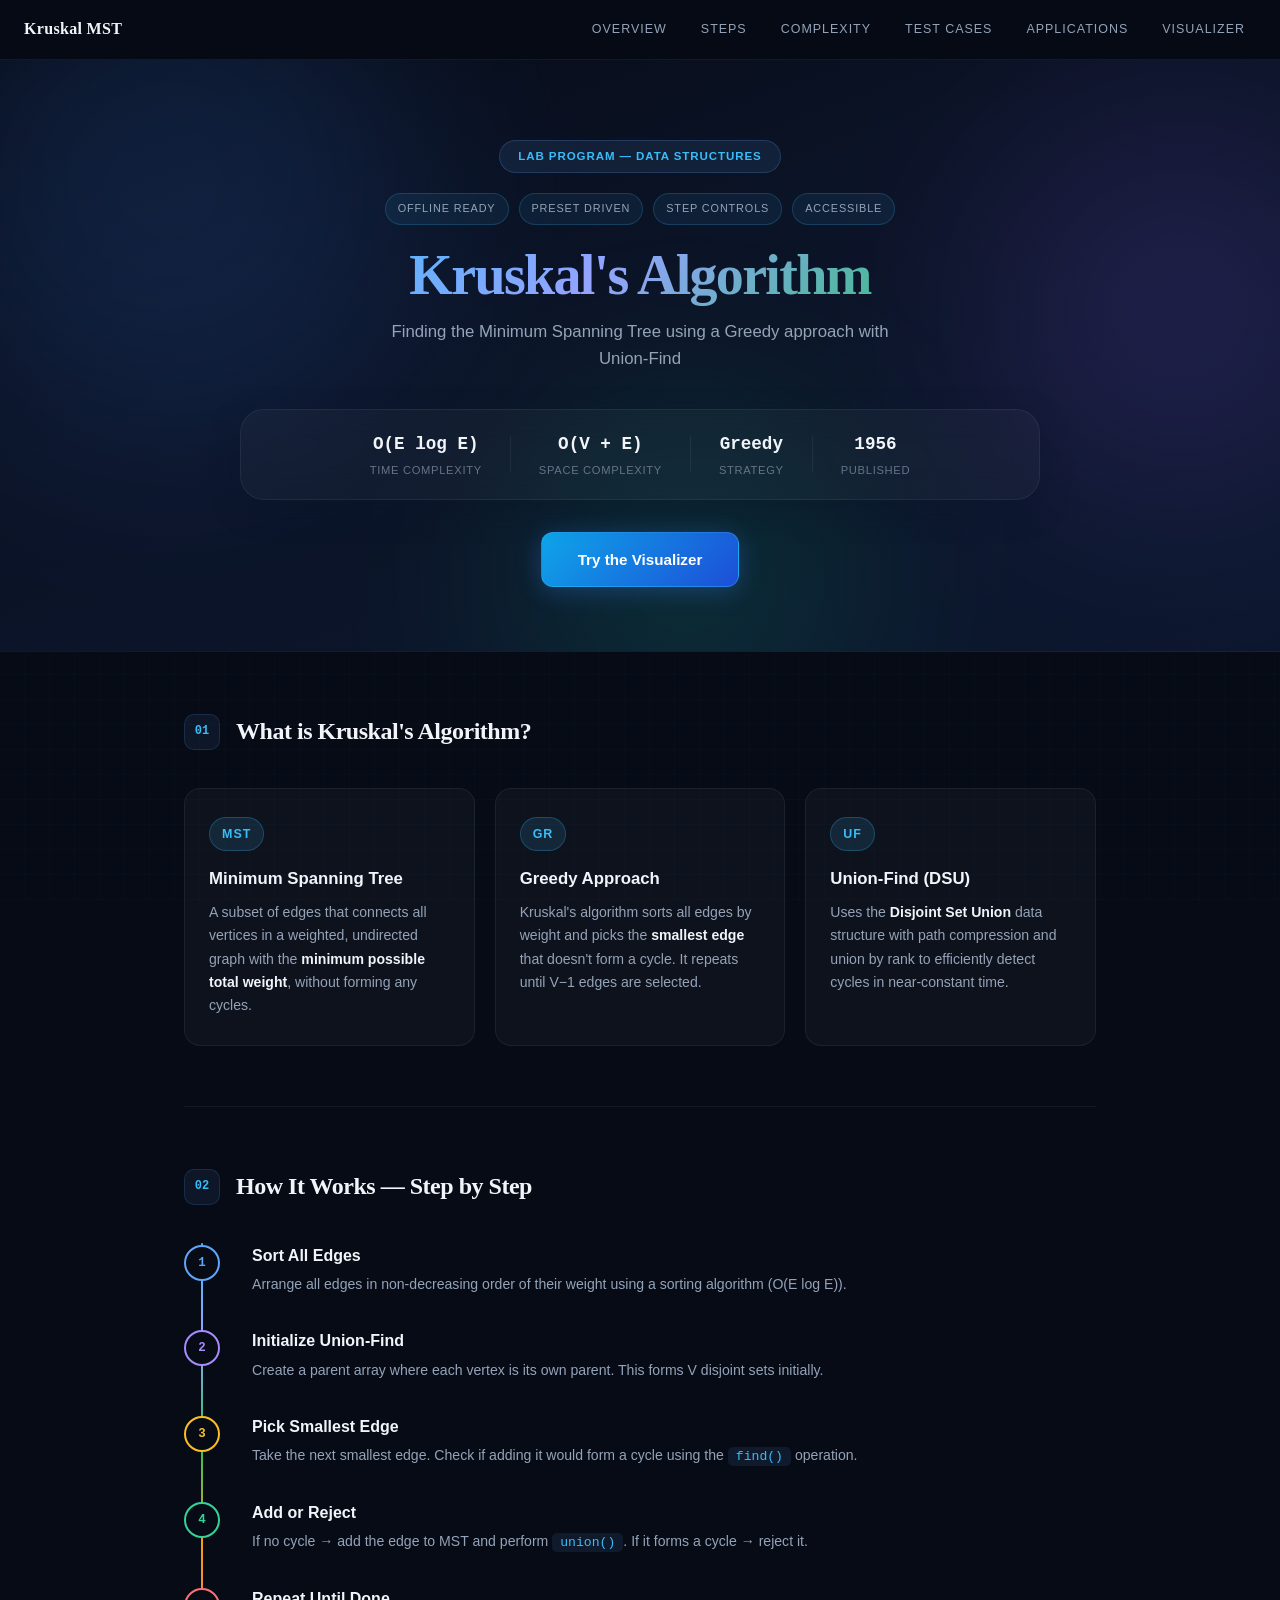
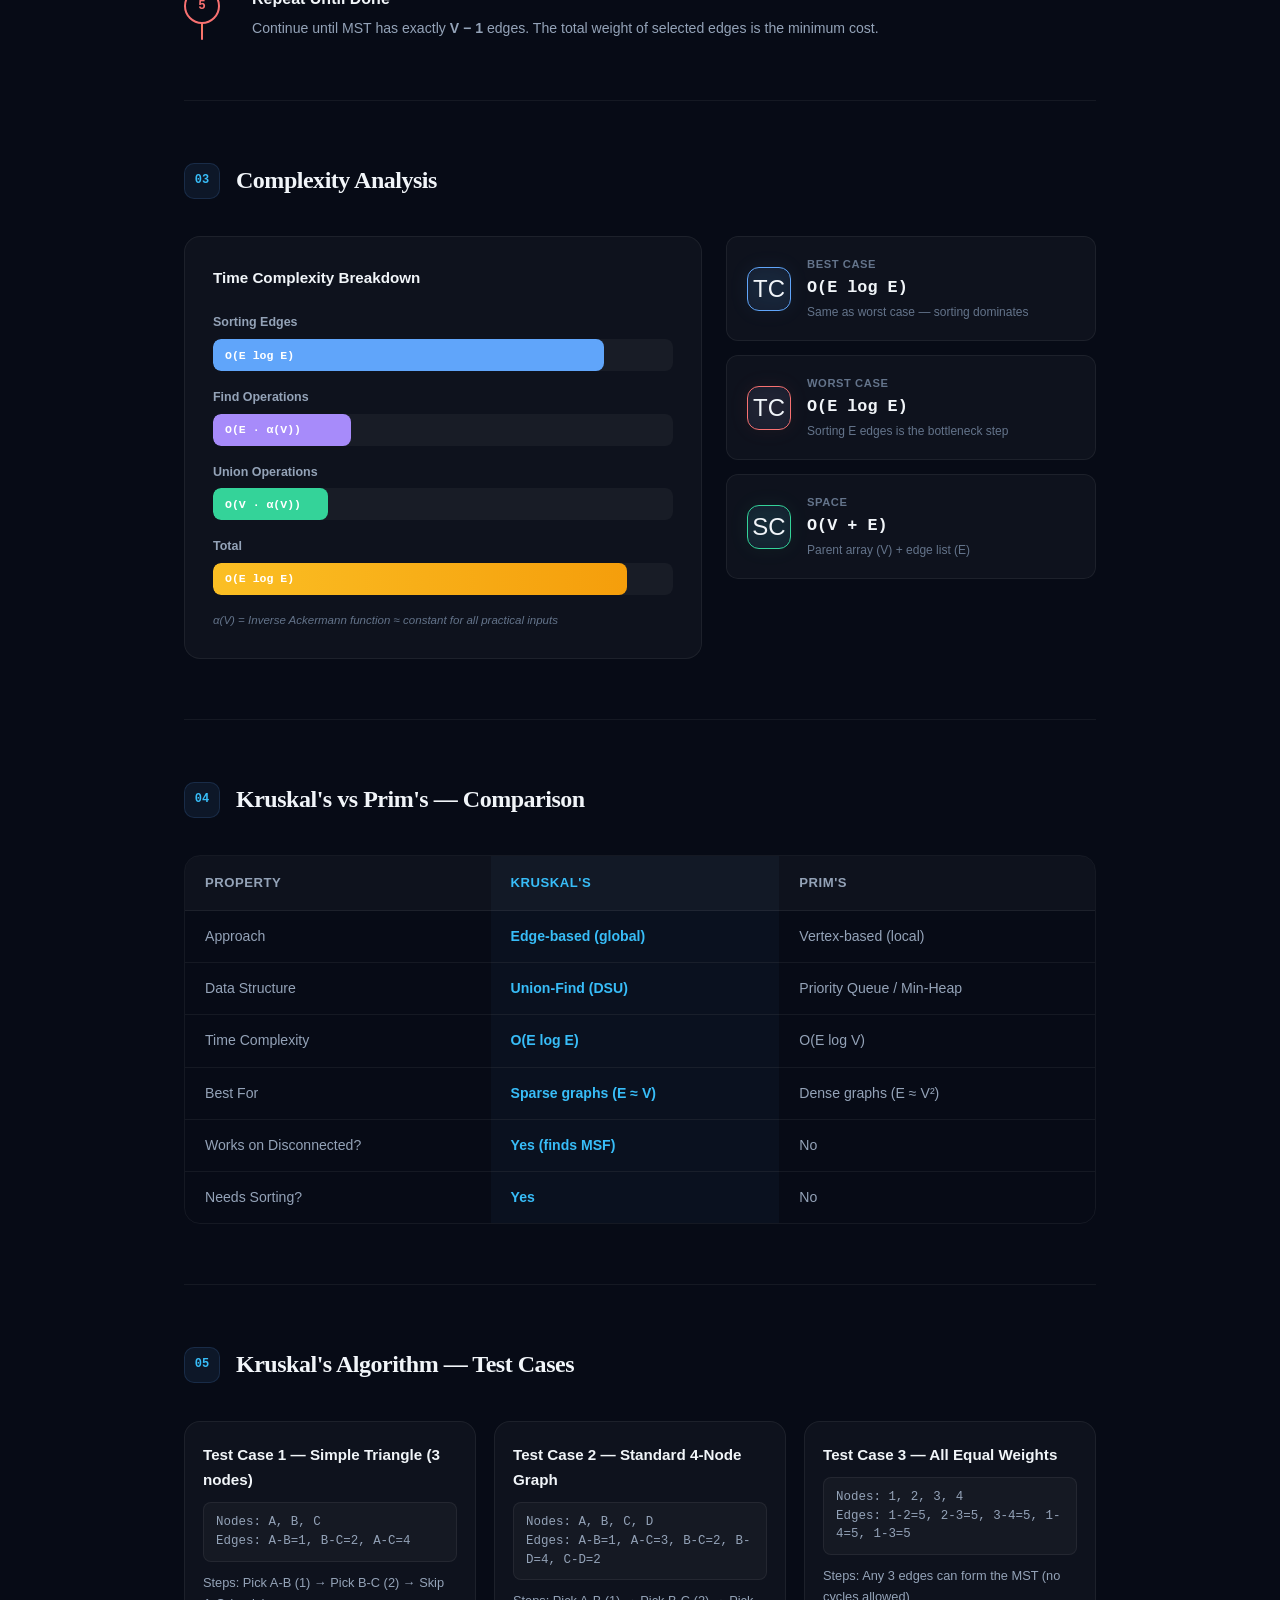
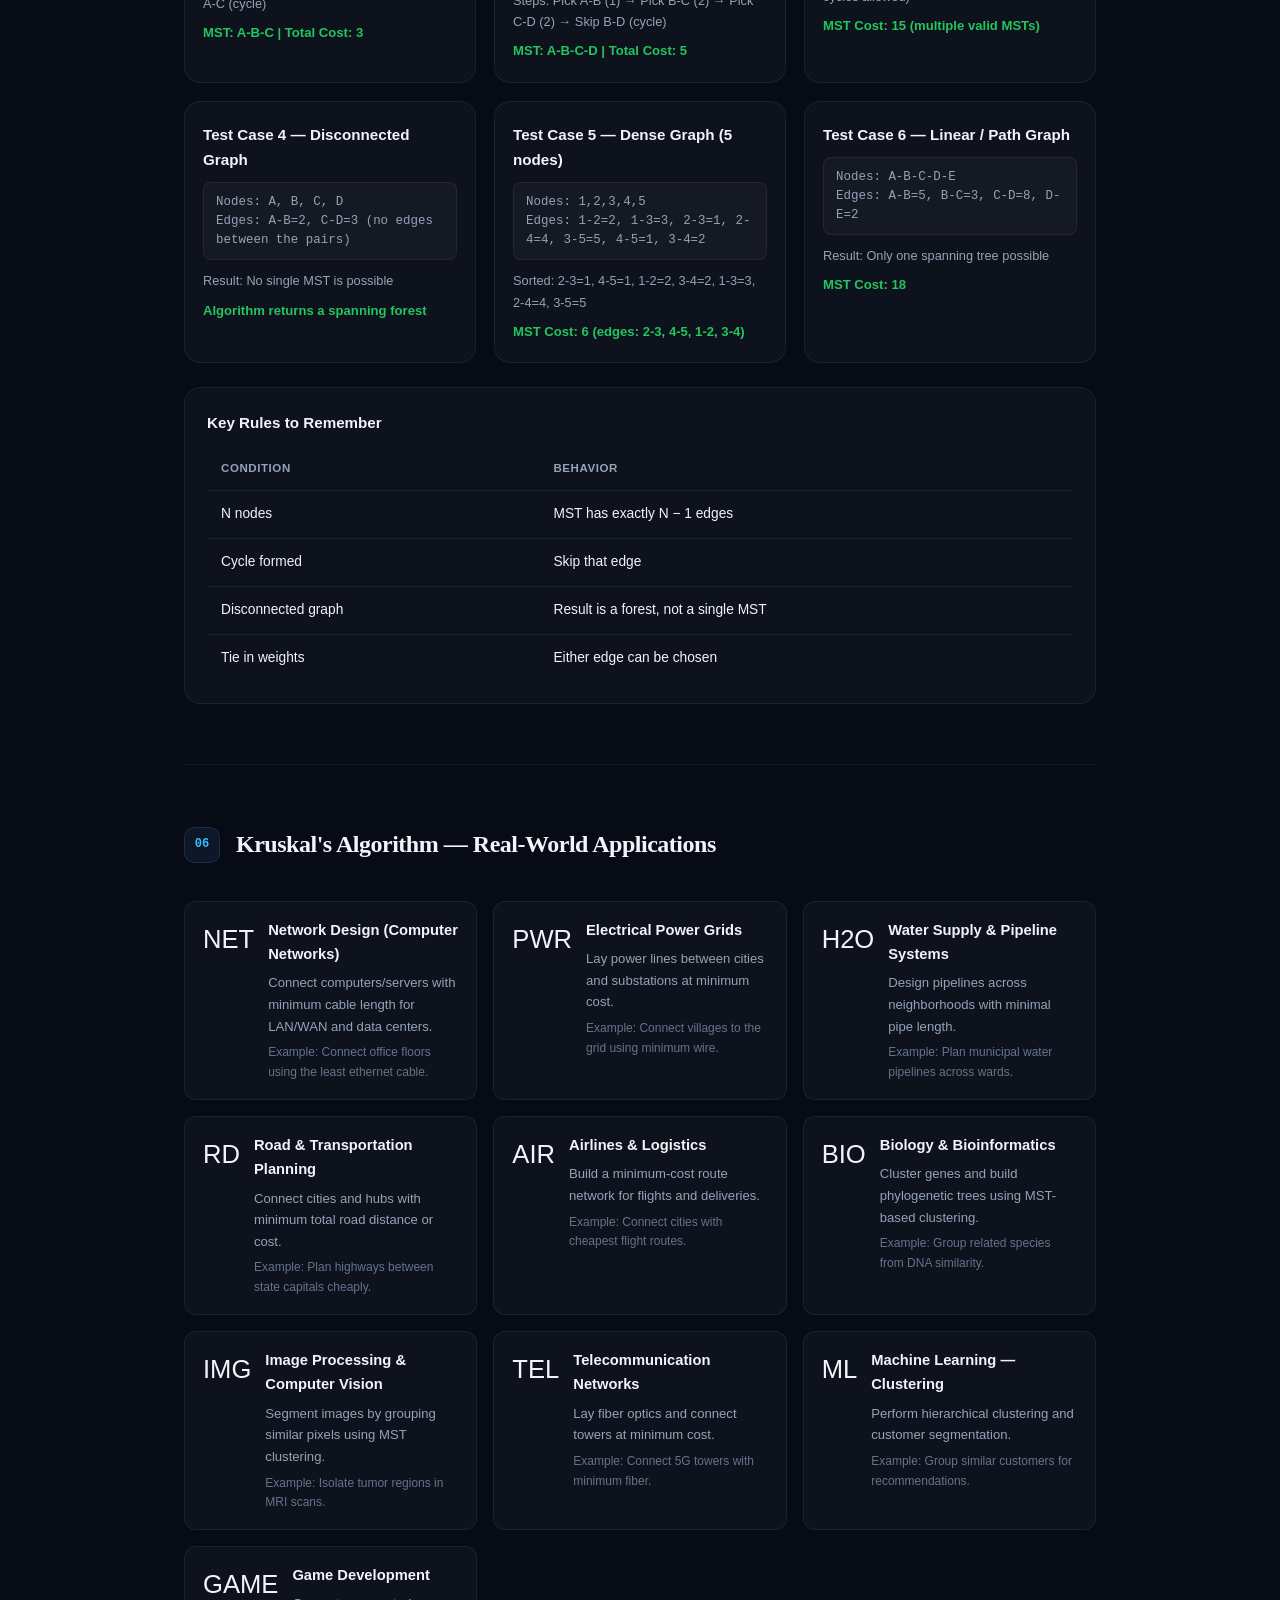
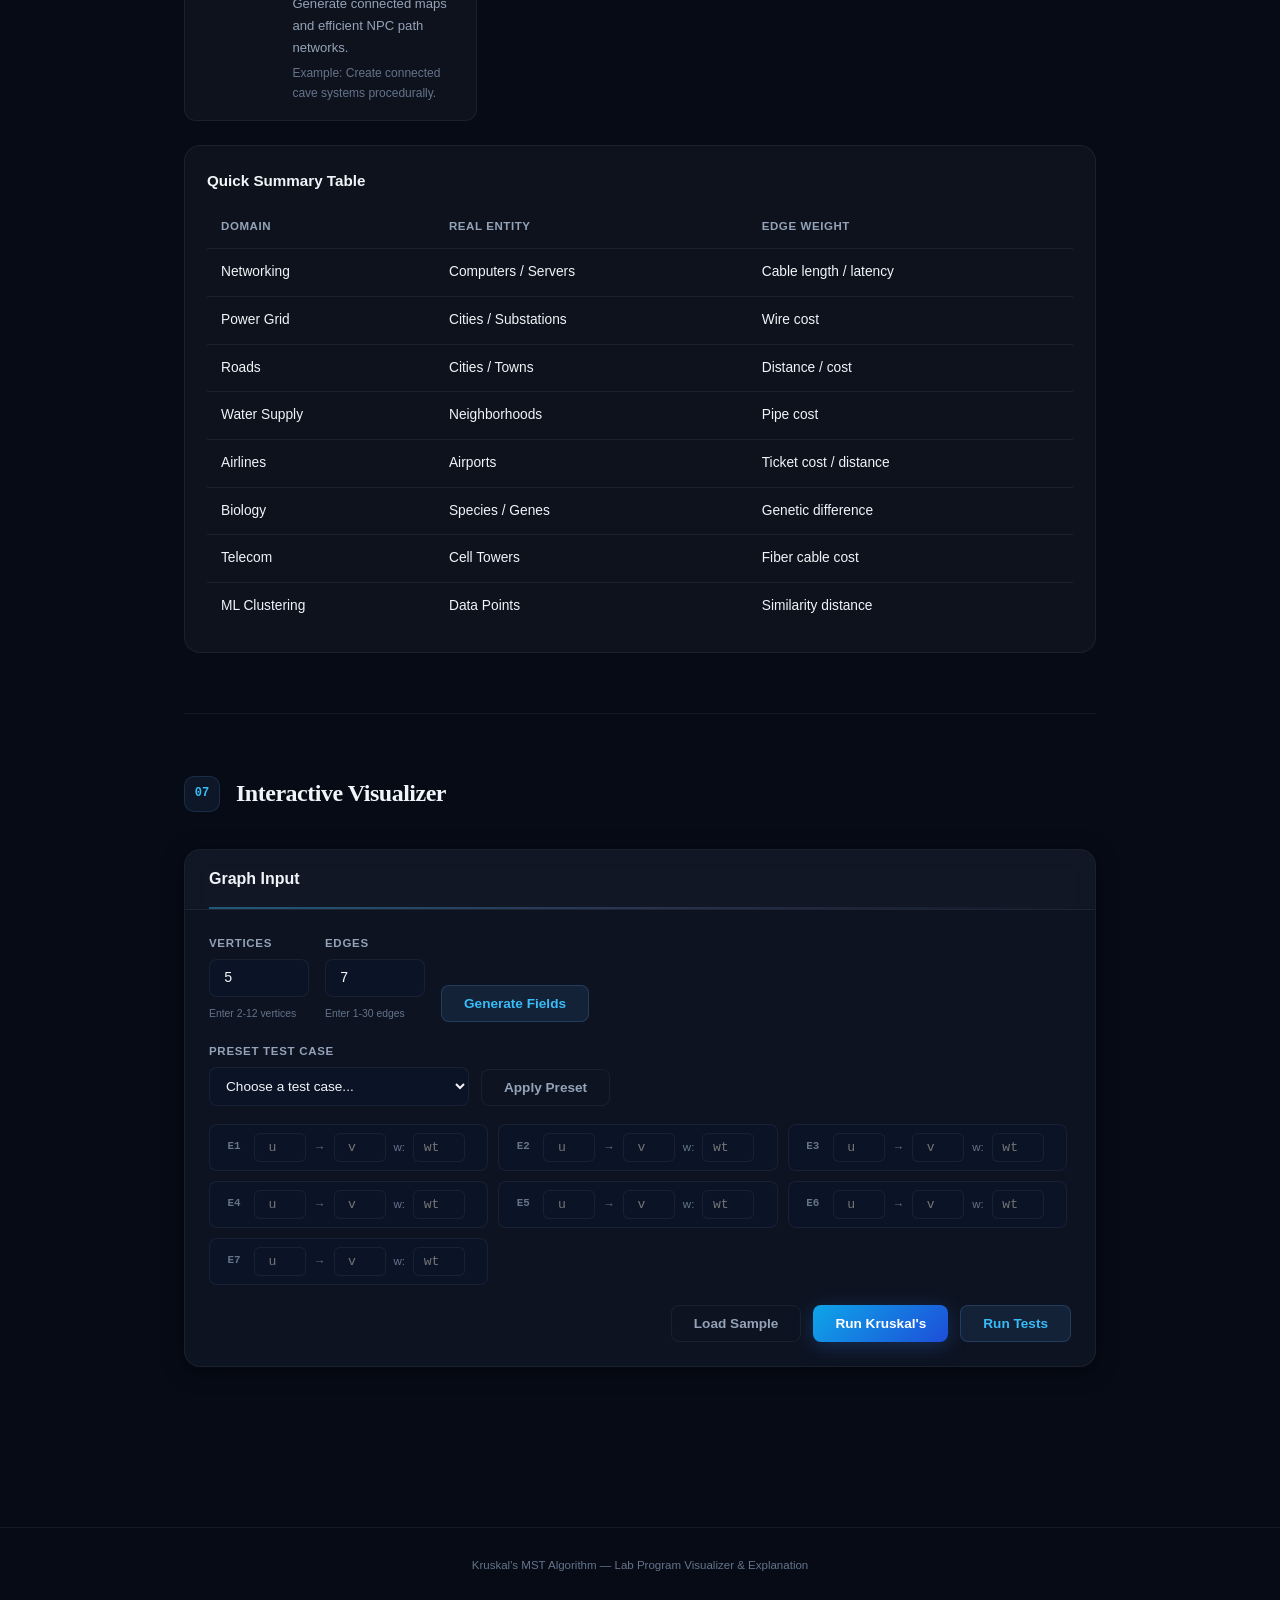
==== commit 95b7d57e: "2nd  commit" ====
--- a/index.html
+++ b/index.html
@@ -5,11 +5,20 @@
     <meta name="viewport" content="width=device-width, initial-scale=1.0">
     <title>Kruskal's Algorithm — MST Visualizer & Explained</title>
     <meta name="description" content="Learn Kruskal's Minimum Spanning Tree algorithm with interactive visualization, step-by-step explanation, complexity analysis, and real-world applications.">
-    <link rel="preconnect" href="https://fonts.googleapis.com">
-    <link href="https://fonts.googleapis.com/css2?family=Inter:wght@400;500;600;700;800;900&family=JetBrains+Mono:wght@400;500;600&display=swap" rel="stylesheet">
     <link rel="stylesheet" href="style.css">
 </head>
 <body>
+    <nav class="top-nav">
+        <div class="nav-brand">Kruskal MST</div>
+        <div class="nav-links">
+            <a href="#what-is">Overview</a>
+            <a href="#how-it-works">Steps</a>
+            <a href="#complexity">Complexity</a>
+            <a href="#test-cases">Test Cases</a>
+            <a href="#applications">Applications</a>
+            <a href="#visualizer">Visualizer</a>
+        </div>
+    </nav>
     <!-- Hero Header -->
     <header id="hero">
         <div class="hero-bg-shapes">
@@ -19,6 +28,12 @@
         </div>
         <div class="hero-content">
             <div class="hero-badge">Lab Program — Data Structures</div>
+            <div class="hero-pills">
+                <span class="hero-pill">Offline Ready</span>
+                <span class="hero-pill">Preset Driven</span>
+                <span class="hero-pill">Step Controls</span>
+                <span class="hero-pill">Accessible</span>
+            </div>
             <h1>Kruskal's Algorithm</h1>
             <p class="hero-subtitle">Finding the Minimum Spanning Tree using a Greedy approach with Union-Find</p>
             <div class="hero-stats">
@@ -42,7 +57,7 @@
                     <span class="stat-label">Published</span>
                 </div>
             </div>
-            <a href="#visualizer" class="hero-cta">▶ Try the Visualizer</a>
+            <a href="#visualizer" class="hero-cta">Try the Visualizer</a>
         </div>
     </header>
 
@@ -56,17 +71,17 @@
             </div>
             <div class="explanation-grid">
                 <div class="explanation-card">
-                    <div class="card-icon">🌳</div>
+                    <div class="card-icon">MST</div>
                     <h3>Minimum Spanning Tree</h3>
                     <p>A subset of edges that connects all vertices in a weighted, undirected graph with the <strong>minimum possible total weight</strong>, without forming any cycles.</p>
                 </div>
                 <div class="explanation-card">
-                    <div class="card-icon">🔀</div>
+                    <div class="card-icon">GR</div>
                     <h3>Greedy Approach</h3>
                     <p>Kruskal's algorithm sorts all edges by weight and picks the <strong>smallest edge</strong> that doesn't form a cycle. It repeats until V−1 edges are selected.</p>
                 </div>
                 <div class="explanation-card">
-                    <div class="card-icon">🔗</div>
+                    <div class="card-icon">UF</div>
                     <h3>Union-Find (DSU)</h3>
                     <p>Uses the <strong>Disjoint Set Union</strong> data structure with path compression and union by rank to efficiently detect cycles in near-constant time.</p>
                 </div>
@@ -158,7 +173,7 @@
 
                 <div class="complexity-cards">
                     <div class="stat-card">
-                        <div class="stat-card-icon" style="--card-accent: #60a5fa;">⏱</div>
+                        <div class="stat-card-icon" style="--card-accent: #60a5fa;">TC</div>
                         <div class="stat-card-body">
                             <div class="stat-card-title">Best Case</div>
                             <div class="stat-card-value">O(E log E)</div>
@@ -166,7 +181,7 @@
                         </div>
                     </div>
                     <div class="stat-card">
-                        <div class="stat-card-icon" style="--card-accent: #f87171;">⏱</div>
+                        <div class="stat-card-icon" style="--card-accent: #f87171;">TC</div>
                         <div class="stat-card-body">
                             <div class="stat-card-title">Worst Case</div>
                             <div class="stat-card-value">O(E log E)</div>
@@ -174,7 +189,7 @@
                         </div>
                     </div>
                     <div class="stat-card">
-                        <div class="stat-card-icon" style="--card-accent: #34d399;">💾</div>
+                        <div class="stat-card-icon" style="--card-accent: #34d399;">SC</div>
                         <div class="stat-card-body">
                             <div class="stat-card-title">Space</div>
                             <div class="stat-card-value">O(V + E)</div>
@@ -223,83 +238,291 @@
                         </tr>
                         <tr>
                             <td>Works on Disconnected?</td>
-                            <td class="highlight-col">✅ Yes (finds MSF)</td>
-                            <td>❌ No</td>
+                            <td class="highlight-col">Yes (finds MSF)</td>
+                            <td>No</td>
                         </tr>
                         <tr>
                             <td>Needs Sorting?</td>
-                            <td class="highlight-col">✅ Yes</td>
-                            <td>❌ No</td>
+                            <td class="highlight-col">Yes</td>
+                            <td>No</td>
                         </tr>
                     </tbody>
                 </table>
             </div>
         </section>
 
-        <!-- SECTION: Applications with Radial Chart -->
+        <!-- SECTION: Test Cases -->
+        <section id="test-cases" class="section">
+            <div class="section-header">
+                <span class="section-number">05</span>
+                <h2>Kruskal's Algorithm — Test Cases</h2>
+            </div>
+
+            <div class="testcases-grid">
+                <div class="testcase-card">
+                    <div class="testcase-title">Test Case 1 — Simple Triangle (3 nodes)</div>
+                    <div class="testcase-block">Nodes: A, B, C<br>Edges: A-B=1, B-C=2, A-C=4</div>
+                    <div class="testcase-steps">Steps: Pick A-B (1) → Pick B-C (2) → Skip A-C (cycle)</div>
+                    <div class="testcase-result">MST: A-B-C | Total Cost: 3</div>
+                </div>
+                <div class="testcase-card">
+                    <div class="testcase-title">Test Case 2 — Standard 4-Node Graph</div>
+                    <div class="testcase-block">Nodes: A, B, C, D<br>Edges: A-B=1, A-C=3, B-C=2, B-D=4, C-D=2</div>
+                    <div class="testcase-steps">Steps: Pick A-B (1) → Pick B-C (2) → Pick C-D (2) → Skip B-D (cycle)</div>
+                    <div class="testcase-result">MST: A-B-C-D | Total Cost: 5</div>
+                </div>
+                <div class="testcase-card">
+                    <div class="testcase-title">Test Case 3 — All Equal Weights</div>
+                    <div class="testcase-block">Nodes: 1, 2, 3, 4<br>Edges: 1-2=5, 2-3=5, 3-4=5, 1-4=5, 1-3=5</div>
+                    <div class="testcase-steps">Steps: Any 3 edges can form the MST (no cycles allowed)</div>
+                    <div class="testcase-result">MST Cost: 15 (multiple valid MSTs)</div>
+                </div>
+                <div class="testcase-card">
+                    <div class="testcase-title">Test Case 4 — Disconnected Graph</div>
+                    <div class="testcase-block">Nodes: A, B, C, D<br>Edges: A-B=2, C-D=3 (no edges between the pairs)</div>
+                    <div class="testcase-steps">Result: No single MST is possible</div>
+                    <div class="testcase-result">Algorithm returns a spanning forest</div>
+                </div>
+                <div class="testcase-card">
+                    <div class="testcase-title">Test Case 5 — Dense Graph (5 nodes)</div>
+                    <div class="testcase-block">Nodes: 1,2,3,4,5<br>Edges: 1-2=2, 1-3=3, 2-3=1, 2-4=4, 3-5=5, 4-5=1, 3-4=2</div>
+                    <div class="testcase-steps">Sorted: 2-3=1, 4-5=1, 1-2=2, 3-4=2, 1-3=3, 2-4=4, 3-5=5</div>
+                    <div class="testcase-result">MST Cost: 6 (edges: 2-3, 4-5, 1-2, 3-4)</div>
+                </div>
+                <div class="testcase-card">
+                    <div class="testcase-title">Test Case 6 — Linear / Path Graph</div>
+                    <div class="testcase-block">Nodes: A-B-C-D-E<br>Edges: A-B=5, B-C=3, C-D=8, D-E=2</div>
+                    <div class="testcase-steps">Result: Only one spanning tree possible</div>
+                    <div class="testcase-result">MST Cost: 18</div>
+                </div>
+            </div>
+
+            <div class="rules-card">
+                <h3>Key Rules to Remember</h3>
+                <table class="rules-table">
+                    <thead>
+                        <tr>
+                            <th>Condition</th>
+                            <th>Behavior</th>
+                        </tr>
+                    </thead>
+                    <tbody>
+                        <tr>
+                            <td>N nodes</td>
+                            <td>MST has exactly N − 1 edges</td>
+                        </tr>
+                        <tr>
+                            <td>Cycle formed</td>
+                            <td>Skip that edge</td>
+                        </tr>
+                        <tr>
+                            <td>Disconnected graph</td>
+                            <td>Result is a forest, not a single MST</td>
+                        </tr>
+                        <tr>
+                            <td>Tie in weights</td>
+                            <td>Either edge can be chosen</td>
+                        </tr>
+                    </tbody>
+                </table>
+            </div>
+        </section>
+
+        <!-- SECTION: Real-World Applications -->
         <section id="applications" class="section">
             <div class="section-header">
-                <span class="section-number">05</span>
-                <h2>Real-World Applications</h2>
-            </div>
-            <div class="apps-grid">
-                <div class="app-card">
-                    <div class="app-icon">🌐</div>
-                    <h4>Network Design</h4>
-                    <p>Laying cables, optical fiber networks with minimum total wiring cost.</p>
-                    <div class="app-bar" style="--app-pct: 95%; --app-color: #60a5fa;"><span>95% relevance</span></div>
-                </div>
-                <div class="app-card">
-                    <div class="app-icon">🗺️</div>
-                    <h4>Road Planning</h4>
-                    <p>Connecting cities with minimum road construction cost.</p>
-                    <div class="app-bar" style="--app-pct: 88%; --app-color: #a78bfa;"><span>88% relevance</span></div>
-                </div>
-                <div class="app-card">
-                    <div class="app-icon">🖥️</div>
-                    <h4>Cluster Analysis</h4>
-                    <p>Used in machine learning for single-linkage hierarchical clustering.</p>
-                    <div class="app-bar" style="--app-pct: 80%; --app-color: #34d399;"><span>80% relevance</span></div>
-                </div>
-                <div class="app-card">
-                    <div class="app-icon">💡</div>
-                    <h4>Circuit Design</h4>
-                    <p>Minimizing wire length in VLSI chip layout and PCB routing.</p>
-                    <div class="app-bar" style="--app-pct: 75%; --app-color: #fbbf24;"><span>75% relevance</span></div>
-                </div>
+                <span class="section-number">06</span>
+                <h2>Kruskal's Algorithm — Real-World Applications</h2>
+            </div>
+
+            <div class="apps-list">
+                <div class="app-item">
+                    <div class="app-icon">NET</div>
+                    <div class="app-body">
+                        <h4>Network Design (Computer Networks)</h4>
+                        <p>Connect computers/servers with minimum cable length for LAN/WAN and data centers.</p>
+                        <div class="app-meta">Example: Connect office floors using the least ethernet cable.</div>
+                    </div>
+                </div>
+                <div class="app-item">
+                    <div class="app-icon">PWR</div>
+                    <div class="app-body">
+                        <h4>Electrical Power Grids</h4>
+                        <p>Lay power lines between cities and substations at minimum cost.</p>
+                        <div class="app-meta">Example: Connect villages to the grid using minimum wire.</div>
+                    </div>
+                </div>
+                <div class="app-item">
+                    <div class="app-icon">H2O</div>
+                    <div class="app-body">
+                        <h4>Water Supply & Pipeline Systems</h4>
+                        <p>Design pipelines across neighborhoods with minimal pipe length.</p>
+                        <div class="app-meta">Example: Plan municipal water pipelines across wards.</div>
+                    </div>
+                </div>
+                <div class="app-item">
+                    <div class="app-icon">RD</div>
+                    <div class="app-body">
+                        <h4>Road & Transportation Planning</h4>
+                        <p>Connect cities and hubs with minimum total road distance or cost.</p>
+                        <div class="app-meta">Example: Plan highways between state capitals cheaply.</div>
+                    </div>
+                </div>
+                <div class="app-item">
+                    <div class="app-icon">AIR</div>
+                    <div class="app-body">
+                        <h4>Airlines & Logistics</h4>
+                        <p>Build a minimum-cost route network for flights and deliveries.</p>
+                        <div class="app-meta">Example: Connect cities with cheapest flight routes.</div>
+                    </div>
+                </div>
+                <div class="app-item">
+                    <div class="app-icon">BIO</div>
+                    <div class="app-body">
+                        <h4>Biology & Bioinformatics</h4>
+                        <p>Cluster genes and build phylogenetic trees using MST-based clustering.</p>
+                        <div class="app-meta">Example: Group related species from DNA similarity.</div>
+                    </div>
+                </div>
+                <div class="app-item">
+                    <div class="app-icon">IMG</div>
+                    <div class="app-body">
+                        <h4>Image Processing & Computer Vision</h4>
+                        <p>Segment images by grouping similar pixels using MST clustering.</p>
+                        <div class="app-meta">Example: Isolate tumor regions in MRI scans.</div>
+                    </div>
+                </div>
+                <div class="app-item">
+                    <div class="app-icon">TEL</div>
+                    <div class="app-body">
+                        <h4>Telecommunication Networks</h4>
+                        <p>Lay fiber optics and connect towers at minimum cost.</p>
+                        <div class="app-meta">Example: Connect 5G towers with minimum fiber.</div>
+                    </div>
+                </div>
+                <div class="app-item">
+                    <div class="app-icon">ML</div>
+                    <div class="app-body">
+                        <h4>Machine Learning — Clustering</h4>
+                        <p>Perform hierarchical clustering and customer segmentation.</p>
+                        <div class="app-meta">Example: Group similar customers for recommendations.</div>
+                    </div>
+                </div>
+                <div class="app-item">
+                    <div class="app-icon">GAME</div>
+                    <div class="app-body">
+                        <h4>Game Development</h4>
+                        <p>Generate connected maps and efficient NPC path networks.</p>
+                        <div class="app-meta">Example: Create connected cave systems procedurally.</div>
+                    </div>
+                </div>
+            </div>
+
+            <div class="apps-summary">
+                <h3>Quick Summary Table</h3>
+                <table class="apps-summary-table">
+                    <thead>
+                        <tr>
+                            <th>Domain</th>
+                            <th>Real Entity</th>
+                            <th>Edge Weight</th>
+                        </tr>
+                    </thead>
+                    <tbody>
+                        <tr>
+                            <td>Networking</td>
+                            <td>Computers / Servers</td>
+                            <td>Cable length / latency</td>
+                        </tr>
+                        <tr>
+                            <td>Power Grid</td>
+                            <td>Cities / Substations</td>
+                            <td>Wire cost</td>
+                        </tr>
+                        <tr>
+                            <td>Roads</td>
+                            <td>Cities / Towns</td>
+                            <td>Distance / cost</td>
+                        </tr>
+                        <tr>
+                            <td>Water Supply</td>
+                            <td>Neighborhoods</td>
+                            <td>Pipe cost</td>
+                        </tr>
+                        <tr>
+                            <td>Airlines</td>
+                            <td>Airports</td>
+                            <td>Ticket cost / distance</td>
+                        </tr>
+                        <tr>
+                            <td>Biology</td>
+                            <td>Species / Genes</td>
+                            <td>Genetic difference</td>
+                        </tr>
+                        <tr>
+                            <td>Telecom</td>
+                            <td>Cell Towers</td>
+                            <td>Fiber cable cost</td>
+                        </tr>
+                        <tr>
+                            <td>ML Clustering</td>
+                            <td>Data Points</td>
+                            <td>Similarity distance</td>
+                        </tr>
+                    </tbody>
+                </table>
             </div>
         </section>
 
         <!-- SECTION: Interactive Visualizer -->
         <section id="visualizer" class="section">
             <div class="section-header">
-                <span class="section-number">06</span>
+                <span class="section-number">07</span>
                 <h2>Interactive Visualizer</h2>
             </div>
 
             <!-- Input Panel -->
             <div class="panel" id="input-panel">
                 <div class="panel-header">
-                    <h3>📥 Graph Input</h3>
+                    <h3>Graph Input</h3>
                 </div>
                 <div class="panel-body">
                     <div class="input-row">
                         <div class="input-group">
                             <label for="vertices">Vertices</label>
-                            <input type="number" id="vertices" min="2" max="12" value="5">
+                            <input type="number" id="vertices" min="2" max="12" value="5" aria-label="Number of vertices in the graph" aria-describedby="vertices-desc">
+                            <small id="vertices-desc">Enter 2-12 vertices</small>
                         </div>
                         <div class="input-group">
                             <label for="num-edges">Edges</label>
-                            <input type="number" id="num-edges" min="1" max="30" value="7">
-                        </div>
-                        <button id="btn-generate-fields" class="btn btn-secondary" onclick="generateEdgeInputs()">Generate Fields</button>
+                            <input type="number" id="num-edges" min="1" max="30" value="7" aria-label="Number of edges in the graph" aria-describedby="edges-desc">
+                            <small id="edges-desc">Enter 1-30 edges</small>
+                        </div>
+                        <button id="btn-generate-fields" class="btn btn-secondary" onclick="generateEdgeInputs()" aria-label="Generate input fields for edges">Generate Fields</button>
+                    </div>
+
+                    <div class="preset-row">
+                        <div class="input-group preset-group">
+                            <label for="preset-select">Preset Test Case</label>
+                            <select id="preset-select" aria-label="Select a preset test case">
+                                <option value="">Choose a test case...</option>
+                                <option value="triangle">Test 1: Simple Triangle (3 nodes)</option>
+                                <option value="standard4">Test 2: Standard 4-Node Graph</option>
+                                <option value="equalWeights">Test 3: All Equal Weights</option>
+                                <option value="disconnected">Test 4: Disconnected Graph</option>
+                                <option value="dense5">Test 5: Dense Graph (5 nodes)</option>
+                                <option value="path5">Test 6: Linear / Path Graph</option>
+                            </select>
+                        </div>
+                        <button id="btn-apply-preset" class="btn btn-outline" onclick="applyPreset()">Apply Preset</button>
                     </div>
 
                     <div id="edge-inputs-container" class="edge-inputs-container"></div>
 
                     <div class="action-row">
                         <button id="btn-load-sample" class="btn btn-outline" onclick="loadSampleGraph()">Load Sample</button>
-                        <button id="btn-run" class="btn btn-primary" onclick="runKruskal()">▶ Run Kruskal's</button>
+                        <button id="btn-run" class="btn btn-primary" onclick="runKruskal()">Run Kruskal's</button>
+                        <button id="btn-test" class="btn btn-secondary" onclick="window.runTests()" title="Run algorithm tests">Run Tests</button>
                     </div>
                 </div>
             </div>
@@ -307,17 +530,29 @@
             <!-- Algorithm Steps -->
             <div class="panel hidden" id="steps-panel">
                 <div class="panel-header">
-                    <h3>⚡ Algorithm Execution</h3>
+                    <h3>Algorithm Execution</h3>
                 </div>
                 <div class="panel-body">
                     <div id="sorted-edges" class="sorted-edges-section">
                         <h4>Sorted Edges (by weight)</h4>
                         <div id="sorted-edges-list" class="edge-chips"></div>
                     </div>
+                    <div class="playback-controls">
+                        <button id="btn-play-pause" class="btn btn-primary" onclick="togglePlayPause()">Play</button>
+                        <button id="btn-step" class="btn btn-outline" onclick="stepOnce()">Step</button>
+                        <button id="btn-reset" class="btn btn-outline" onclick="resetRun()">Reset</button>
+                        <div class="speed-control">
+                            <label for="speed-range">Speed</label>
+                            <input id="speed-range" type="range" min="200" max="1400" step="100" value="700" aria-label="Animation speed">
+                            <span id="speed-value">700 ms</span>
+                        </div>
+                        <div class="key-hint">Shortcuts: Space = Play/Pause, → = Step, R = Reset</div>
+                    </div>
                     <div id="steps-log" class="steps-log"></div>
                     <div id="result-box" class="result-box hidden">
-                        <div class="result-label">Minimum Cost of MST</div>
+                        <div id="result-label" class="result-label">Minimum Cost of MST</div>
                         <div id="result-cost" class="result-cost">0</div>
+                        <div id="result-note" class="result-note"></div>
                     </div>
 
                     <!-- Live Stats during run -->
@@ -345,7 +580,7 @@
             <!-- Graph Canvas -->
             <div class="panel hidden" id="graph-panel">
                 <div class="panel-header">
-                    <h3>🔗 Graph Visualization</h3>
+                    <h3>Graph Visualization</h3>
                 </div>
                 <div class="panel-body canvas-body">
                     <div class="canvas-legend">
@@ -365,5 +600,11 @@
     </footer>
 
     <script src="app.js"></script>
-</body>
-</html>
+    <script src="tests.js"></script>
+    <script>
+        // Add test runner function to window
+        window.runTests = function() {
+            const results = runAllTests();
+            alert(`Tests Complete!\n\nPassed: ${results.passed}\nFailed: ${results.failed}\nTotal: ${results.total}\nSuccess Rate: ${results.successRate}%\n\nCheck the browser console for detailed results.`);
+        };
+    </script>
--- a/style.css
+++ b/style.css
@@ -3,29 +3,30 @@
    ============================================= */
 
 :root {
-    --bg-primary: #0a0e1a;
-    --bg-secondary: #111827;
+    --bg-primary: #070b16;
+    --bg-secondary: #0b1326;
     --bg-card: rgba(17, 24, 39, 0.7);
     --bg-card-solid: #111827;
-    --bg-input: #0a0e1a;
+    --bg-input: #0b1326;
     --bg-glass: rgba(255, 255, 255, 0.03);
     --border: rgba(255, 255, 255, 0.06);
     --border-hover: rgba(255, 255, 255, 0.12);
-    --border-accent: rgba(96, 165, 250, 0.25);
+    --border-accent: rgba(56, 189, 248, 0.35);
     --text-primary: #f1f5f9;
     --text-secondary: #94a3b8;
     --text-muted: #64748b;
-    --accent-blue: #60a5fa;
-    --accent-purple: #a78bfa;
-    --accent-green: #34d399;
-    --accent-orange: #fbbf24;
+    --accent-blue: #38bdf8;
+    --accent-purple: #94a3ff;
+    --accent-green: #22c55e;
+    --accent-orange: #f59e0b;
     --accent-red: #f87171;
     --accent-cyan: #22d3ee;
-    --gradient-primary: linear-gradient(135deg, #60a5fa 0%, #a78bfa 50%, #34d399 100%);
-    --gradient-btn: linear-gradient(135deg, #3b82f6, #8b5cf6);
-    --gradient-btn-hover: linear-gradient(135deg, #2563eb, #7c3aed);
-    --gradient-green: linear-gradient(135deg, #10b981, #34d399);
-    --gradient-hero: linear-gradient(160deg, #0a0e1a 0%, #111827 40%, #0f1629 100%);
+    --accent-copper: #f97316;
+    --gradient-primary: linear-gradient(135deg, #38bdf8 0%, #94a3ff 45%, #22c55e 100%);
+    --gradient-btn: linear-gradient(135deg, #0ea5e9, #1d4ed8);
+    --gradient-btn-hover: linear-gradient(135deg, #0284c7, #1e40af);
+    --gradient-green: linear-gradient(135deg, #22c55e, #16a34a);
+    --gradient-hero: linear-gradient(160deg, #060a14 0%, #0b1326 40%, #0c172e 100%);
     --shadow-sm: 0 1px 3px rgba(0,0,0,0.4);
     --shadow-md: 0 4px 20px rgba(0,0,0,0.5);
     --shadow-lg: 0 8px 40px rgba(0,0,0,0.6);
@@ -36,8 +37,9 @@
     --radius-md: 12px;
     --radius-lg: 16px;
     --radius-xl: 24px;
-    --font-main: 'Inter', -apple-system, BlinkMacSystemFont, sans-serif;
-    --font-mono: 'JetBrains Mono', 'Fira Code', monospace;
+    --font-main: 'Trebuchet MS', 'Candara', 'Franklin Gothic Medium', 'Segoe UI', sans-serif;
+    --font-display: 'Palatino Linotype', 'Book Antiqua', 'Garamond', serif;
+    --font-mono: 'Consolas', 'Lucida Console', 'Courier New', monospace;
     --transition: 0.3s cubic-bezier(0.4, 0, 0.2, 1);
 }
 
@@ -52,6 +54,69 @@
     line-height: 1.65;
     -webkit-font-smoothing: antialiased;
     overflow-x: hidden;
+}
+
+body::before {
+    content: '';
+    position: fixed;
+    inset: 0;
+    background-image:
+        linear-gradient(transparent 24px, rgba(56, 189, 248, 0.05) 25px),
+        linear-gradient(90deg, transparent 24px, rgba(56, 189, 248, 0.05) 25px);
+    background-size: 25px 25px;
+    pointer-events: none;
+    z-index: 0;
+}
+
+/* ============================
+   TOP NAVIGATION
+   ============================ */
+.top-nav {
+    position: sticky;
+    top: 0;
+    z-index: 5;
+    display: flex;
+    align-items: center;
+    justify-content: space-between;
+    gap: 16px;
+    padding: 12px 24px;
+    background: rgba(7, 11, 22, 0.75);
+    backdrop-filter: blur(12px);
+    border-bottom: 1px solid var(--border);
+}
+
+.nav-brand {
+    font-family: var(--font-display);
+    font-weight: 800;
+    font-size: 1rem;
+    letter-spacing: 0.02em;
+    color: var(--text-primary);
+}
+
+.nav-links {
+    display: flex;
+    flex-wrap: wrap;
+    gap: 12px;
+    font-size: 0.78rem;
+    text-transform: uppercase;
+    letter-spacing: 0.08em;
+}
+
+.nav-links a {
+    color: var(--text-secondary);
+    text-decoration: none;
+    padding: 6px 10px;
+    border-radius: 999px;
+    border: 1px solid transparent;
+    transition: var(--transition);
+}
+
+.nav-links a:hover,
+.nav-links a:focus-visible {
+    color: var(--text-primary);
+    border-color: rgba(56, 189, 248, 0.35);
+    background: rgba(56, 189, 248, 0.1);
+    outline: none;
 }
 
 /* ============================
@@ -64,6 +129,7 @@
     text-align: center;
     overflow: hidden;
     border-bottom: 1px solid var(--border);
+    z-index: 1;
 }
 
 .hero-bg-shapes {
@@ -128,7 +194,27 @@
     margin-bottom: 20px;
 }
 
+.hero-pills {
+    display: flex;
+    flex-wrap: wrap;
+    gap: 10px;
+    justify-content: center;
+    margin-bottom: 18px;
+}
+
+.hero-pill {
+    font-size: 0.68rem;
+    text-transform: uppercase;
+    letter-spacing: 0.08em;
+    color: var(--text-secondary);
+    border: 1px solid rgba(56, 189, 248, 0.2);
+    background: rgba(56, 189, 248, 0.08);
+    padding: 6px 12px;
+    border-radius: 999px;
+}
+
 #hero h1 {
+    font-family: var(--font-display);
     font-size: clamp(2.2rem, 5vw, 3.5rem);
     font-weight: 900;
     background: var(--gradient-primary);
@@ -160,6 +246,7 @@
     border-radius: var(--radius-xl);
     padding: 20px 32px;
     margin-bottom: 32px;
+    box-shadow: 0 10px 30px rgba(10, 20, 40, 0.35);
 }
 
 .hero-stat {
@@ -201,12 +288,18 @@
     font-size: 0.95rem;
     transition: var(--transition);
     box-shadow: 0 4px 24px rgba(59,130,246,0.3);
+    border: 1px solid rgba(56, 189, 248, 0.35);
 }
 
 .hero-cta:hover {
     background: var(--gradient-btn-hover);
     transform: translateY(-2px);
     box-shadow: 0 8px 32px rgba(59,130,246,0.4);
+}
+
+.hero-cta:focus-visible {
+    outline: none;
+    box-shadow: 0 0 0 3px rgba(56, 189, 248, 0.3), 0 8px 32px rgba(59,130,246,0.4);
 }
 
 /* ============================
@@ -216,6 +309,8 @@
     max-width: 960px;
     margin: 0 auto;
     padding: 0 24px 80px;
+    position: relative;
+    z-index: 1;
 }
 
 .section {
@@ -250,6 +345,7 @@
 }
 
 .section-header h2 {
+    font-family: var(--font-display);
     font-size: 1.5rem;
     font-weight: 800;
     letter-spacing: -0.02em;
@@ -293,7 +389,18 @@
 .explanation-card:hover::before { opacity: 1; }
 
 .card-icon {
-    font-size: 1.8rem;
+    font-size: 0.78rem;
+    font-weight: 800;
+    letter-spacing: 0.08em;
+    text-transform: uppercase;
+    color: var(--accent-blue);
+    background: rgba(56, 189, 248, 0.12);
+    border: 1px solid rgba(56, 189, 248, 0.25);
+    border-radius: 999px;
+    display: inline-flex;
+    align-items: center;
+    justify-content: center;
+    padding: 6px 12px;
     margin-bottom: 14px;
 }
 
@@ -634,6 +741,177 @@
 }
 
 /* ============================
+   TEST CASES (Section 05)
+   ============================ */
+.testcases-grid {
+    display: grid;
+    grid-template-columns: repeat(auto-fit, minmax(280px, 1fr));
+    gap: 18px;
+    margin-bottom: 24px;
+}
+
+.testcase-card {
+    background: var(--bg-glass);
+    border: 1px solid var(--border);
+    border-radius: var(--radius-lg);
+    padding: 20px 18px;
+    transition: var(--transition);
+}
+
+.testcase-card:hover {
+    border-color: var(--border-hover);
+    transform: translateY(-3px);
+    box-shadow: var(--shadow-md);
+}
+
+.testcase-title {
+    font-size: 0.95rem;
+    font-weight: 700;
+    margin-bottom: 10px;
+}
+
+.testcase-block {
+    font-family: var(--font-mono);
+    font-size: 0.78rem;
+    color: var(--text-secondary);
+    background: rgba(255, 255, 255, 0.03);
+    border: 1px solid var(--border);
+    border-radius: var(--radius-sm);
+    padding: 10px 12px;
+    line-height: 1.5;
+    margin-bottom: 10px;
+}
+
+.testcase-steps {
+    font-size: 0.8rem;
+    color: var(--text-secondary);
+    margin-bottom: 8px;
+}
+
+.testcase-result {
+    font-size: 0.82rem;
+    color: var(--accent-green);
+    font-weight: 600;
+}
+
+.rules-card {
+    background: var(--bg-glass);
+    border: 1px solid var(--border);
+    border-radius: var(--radius-lg);
+    padding: 22px;
+}
+
+.rules-card h3 {
+    font-size: 0.95rem;
+    font-weight: 700;
+    margin-bottom: 12px;
+}
+
+.rules-table {
+    width: 100%;
+    border-collapse: collapse;
+    font-size: 0.86rem;
+}
+
+.rules-table th,
+.rules-table td {
+    padding: 12px 14px;
+    border-bottom: 1px solid var(--border);
+    text-align: left;
+}
+
+.rules-table th {
+    color: var(--text-secondary);
+    text-transform: uppercase;
+    font-size: 0.72rem;
+    letter-spacing: 0.05em;
+}
+
+.rules-table tbody tr:last-child td {
+    border-bottom: none;
+}
+
+/* ============================
+   REAL-WORLD APPLICATIONS (Section 06)
+   ============================ */
+.apps-list {
+    display: grid;
+    grid-template-columns: repeat(auto-fit, minmax(280px, 1fr));
+    gap: 16px;
+    margin-bottom: 24px;
+}
+
+.app-item {
+    display: flex;
+    gap: 14px;
+    align-items: flex-start;
+    background: var(--bg-glass);
+    border: 1px solid var(--border);
+    border-radius: var(--radius-md);
+    padding: 16px 18px;
+    transition: var(--transition);
+}
+
+.app-item:hover {
+    border-color: var(--border-hover);
+    transform: translateY(-2px);
+}
+
+.app-body h4 {
+    font-size: 0.92rem;
+    font-weight: 700;
+    margin-bottom: 6px;
+}
+
+.app-body p {
+    font-size: 0.82rem;
+    color: var(--text-secondary);
+    margin-bottom: 6px;
+}
+
+.app-meta {
+    font-size: 0.75rem;
+    color: var(--text-muted);
+}
+
+.apps-summary {
+    background: var(--bg-glass);
+    border: 1px solid var(--border);
+    border-radius: var(--radius-lg);
+    padding: 22px;
+}
+
+.apps-summary h3 {
+    font-size: 0.95rem;
+    font-weight: 700;
+    margin-bottom: 12px;
+}
+
+.apps-summary-table {
+    width: 100%;
+    border-collapse: collapse;
+    font-size: 0.86rem;
+}
+
+.apps-summary-table th,
+.apps-summary-table td {
+    padding: 12px 14px;
+    border-bottom: 1px solid var(--border);
+    text-align: left;
+}
+
+.apps-summary-table th {
+    color: var(--text-secondary);
+    text-transform: uppercase;
+    font-size: 0.72rem;
+    letter-spacing: 0.05em;
+}
+
+.apps-summary-table tbody tr:last-child td {
+    border-bottom: none;
+}
+
+/* ============================
    PANELS (Visualizer Cards)
    ============================ */
 .panel {
@@ -658,6 +936,17 @@
     padding: 16px 24px;
     border-bottom: 1px solid var(--border);
     background: rgba(255,255,255,0.015);
+    position: relative;
+}
+
+.panel-header::after {
+    content: '';
+    position: absolute;
+    left: 24px;
+    right: 24px;
+    bottom: 0;
+    height: 2px;
+    background: linear-gradient(90deg, rgba(56,189,248,0.4), rgba(148,163,255,0.2), transparent);
 }
 
 .panel-header h3 {
@@ -690,6 +979,13 @@
     letter-spacing: 0.06em;
 }
 
+.input-group small {
+    font-size: 0.65rem;
+    color: var(--text-muted);
+    display: block;
+    margin-top: 2px;
+}
+
 .input-group input {
     width: 100px;
     padding: 10px 14px;
@@ -703,9 +999,46 @@
     outline: none;
 }
 
+.input-group select {
+    min-width: 260px;
+    padding: 10px 12px;
+    background: var(--bg-input);
+    border: 1px solid var(--border);
+    border-radius: var(--radius-sm);
+    color: var(--text-primary);
+    font-family: var(--font-main);
+    font-size: 0.85rem;
+    outline: none;
+    transition: var(--transition);
+}
+
+.input-group select:focus {
+    border-color: var(--accent-blue);
+    box-shadow: 0 0 0 3px rgba(56, 189, 248, 0.18);
+}
+
+.preset-row {
+    display: flex;
+    gap: 12px;
+    align-items: flex-end;
+    flex-wrap: wrap;
+    margin-bottom: 18px;
+}
+
+.preset-group label {
+    display: block;
+}
+
 .input-group input:focus {
     border-color: var(--accent-blue);
     box-shadow: 0 0 0 3px rgba(96,165,250,0.12);
+}
+
+.input-group input:focus-visible,
+.input-group select:focus-visible,
+.btn:focus-visible {
+    outline: none;
+    box-shadow: 0 0 0 3px rgba(56, 189, 248, 0.3);
 }
 
 .edge-inputs-container {
@@ -731,6 +1064,11 @@
     border-radius: var(--radius-sm);
     border: 1px solid var(--border);
     transition: var(--transition);
+}
+
+.edge-input-row:focus-within {
+    border-color: var(--border-accent);
+    box-shadow: 0 0 0 2px rgba(56, 189, 248, 0.12);
 }
 
 .edge-input-row:hover { border-color: var(--border-hover); }
@@ -782,6 +1120,7 @@
     align-items: center;
     gap: 6px;
     white-space: nowrap;
+    position: relative;
 }
 
 .btn-primary {
@@ -875,6 +1214,41 @@
 /* ====== STEPS LOG ====== */
 .steps-log { display: flex; flex-direction: column; gap: 8px; margin-bottom: 20px; }
 
+.playback-controls {
+    display: flex;
+    flex-wrap: wrap;
+    gap: 10px;
+    align-items: center;
+    padding: 12px;
+    border-radius: var(--radius-md);
+    background: rgba(255, 255, 255, 0.02);
+    border: 1px solid var(--border);
+    margin-bottom: 16px;
+}
+
+.playback-controls .btn {
+    min-width: 110px;
+    justify-content: center;
+}
+
+.speed-control {
+    display: flex;
+    align-items: center;
+    gap: 10px;
+    font-size: 0.78rem;
+    color: var(--text-secondary);
+}
+
+.speed-control input[type="range"] {
+    accent-color: var(--accent-blue);
+}
+
+.key-hint {
+    font-size: 0.72rem;
+    color: var(--text-muted);
+    margin-left: auto;
+}
+
 .step-entry {
     display: flex;
     align-items: center;
@@ -883,6 +1257,18 @@
     border-radius: var(--radius-sm);
     font-size: 0.85rem;
     animation: slideIn 0.35s ease;
+}
+
+.step-entry .step-icon {
+    width: 28px;
+    height: 28px;
+    border-radius: 50%;
+    display: inline-flex;
+    align-items: center;
+    justify-content: center;
+    font-size: 0.72rem;
+    font-weight: 700;
+    border: 1px solid currentColor;
 }
 
 .step-entry.accepted {
@@ -935,6 +1321,12 @@
     background-clip: text;
 }
 
+.result-note {
+    font-size: 0.78rem;
+    color: var(--text-muted);
+    margin-top: 6px;
+}
+
 @keyframes fadeInUp {
     from { opacity: 0; transform: translateY(10px); }
     to { opacity: 1; transform: translateY(0); }
@@ -983,9 +1375,18 @@
     flex-direction: column;
     align-items: center;
     gap: 16px;
-}
-
-.canvas-legend { display: flex; gap: 20px; flex-wrap: wrap; }
+    width: 100%;
+}
+
+.canvas-legend {
+    display: flex;
+    gap: 20px;
+    flex-wrap: wrap;
+    padding: 8px 12px;
+    border-radius: var(--radius-md);
+    background: rgba(255, 255, 255, 0.02);
+    border: 1px solid var(--border);
+}
 
 .legend-item {
     display: flex;
@@ -1006,6 +1407,7 @@
     border-radius: var(--radius-md);
     max-width: 100%;
     height: auto;
+    box-shadow: inset 0 0 0 1px rgba(56, 189, 248, 0.08);
 }
 
 /* ====== FOOTER ====== */
@@ -1015,10 +1417,30 @@
     color: var(--text-muted);
     font-size: 0.72rem;
     border-top: 1px solid var(--border);
+    position: relative;
+    z-index: 1;
 }
 
 /* ====== UTILITY ====== */
 .hidden { display: none !important; }
+
+.error-message {
+    background: rgba(248,113,113,0.08);
+    border: 1px solid rgba(248,113,113,0.3);
+    border-left: 3px solid var(--accent-red);
+    border-radius: var(--radius-sm);
+    padding: 14px 16px;
+    color: var(--accent-red);
+    font-size: 0.85rem;
+    line-height: 1.5;
+    animation: slideIn 0.35s ease;
+}
+
+.error-message strong {
+    font-weight: 700;
+    display: block;
+    margin-bottom: 6px;
+}
 
 /* ====== SCROLL ANIMATIONS ====== */
 .animate-in {
@@ -1034,6 +1456,14 @@
 
 /* ====== RESPONSIVE ====== */
 @media (max-width: 768px) {
+    .top-nav {
+        flex-direction: column;
+        align-items: flex-start;
+    }
+
+    .nav-links {
+        gap: 6px;
+    }
     #hero { padding: 50px 20px 40px; }
     #hero h1 { font-size: 2rem; }
 
@@ -1054,6 +1484,25 @@
     }
 
     .section-header h2 { font-size: 1.2rem; }
+
+    .preset-row {
+        flex-direction: column;
+        align-items: stretch;
+    }
+
+    .input-group select {
+        width: 100%;
+    }
+
+    .playback-controls {
+        flex-direction: column;
+        align-items: stretch;
+    }
+
+    .key-hint {
+        margin-left: 0;
+        text-align: left;
+    }
 }
 
 @media (max-width: 500px) {
@@ -1064,4 +1513,5 @@
     .action-row .btn { width: 100%; justify-content: center; }
     .live-stats { grid-template-columns: 1fr 1fr; }
     .apps-grid { grid-template-columns: 1fr; }
-}
+    .playback-controls .btn { width: 100%; justify-content: center; }
+}
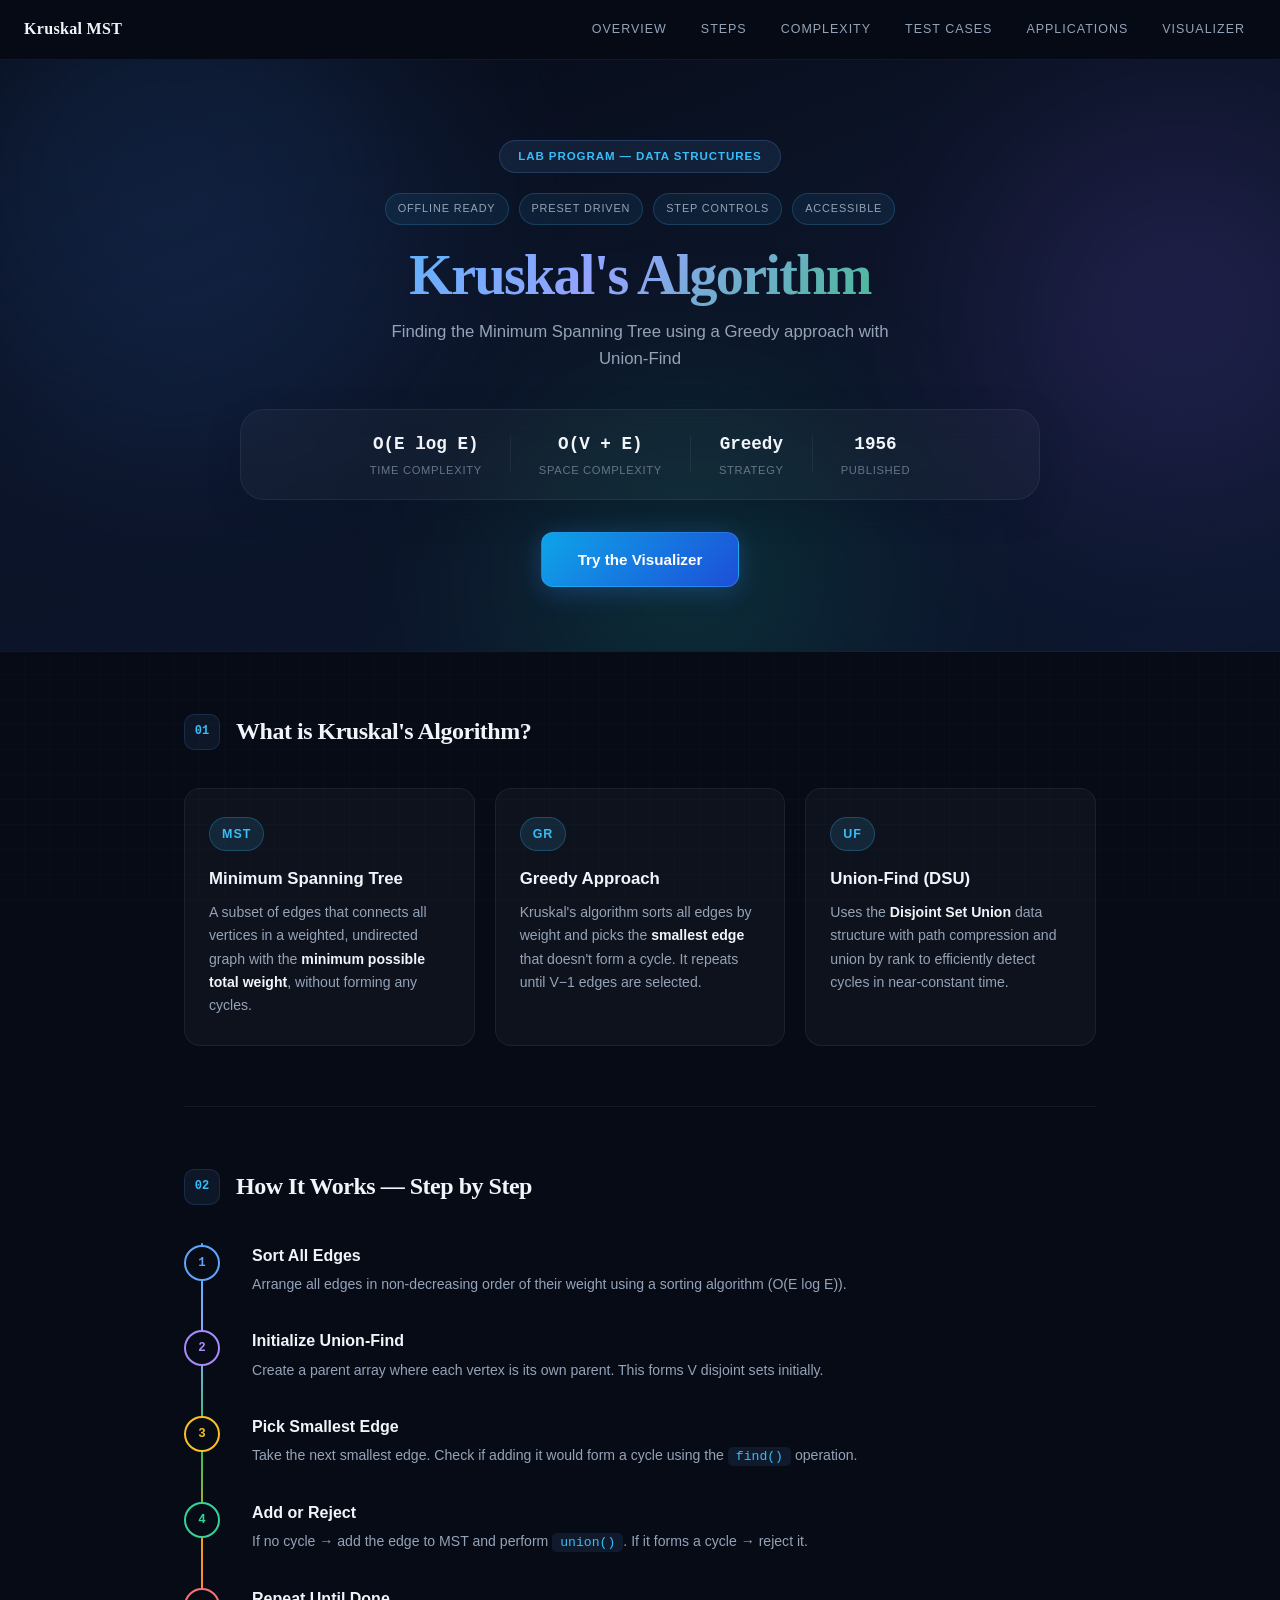
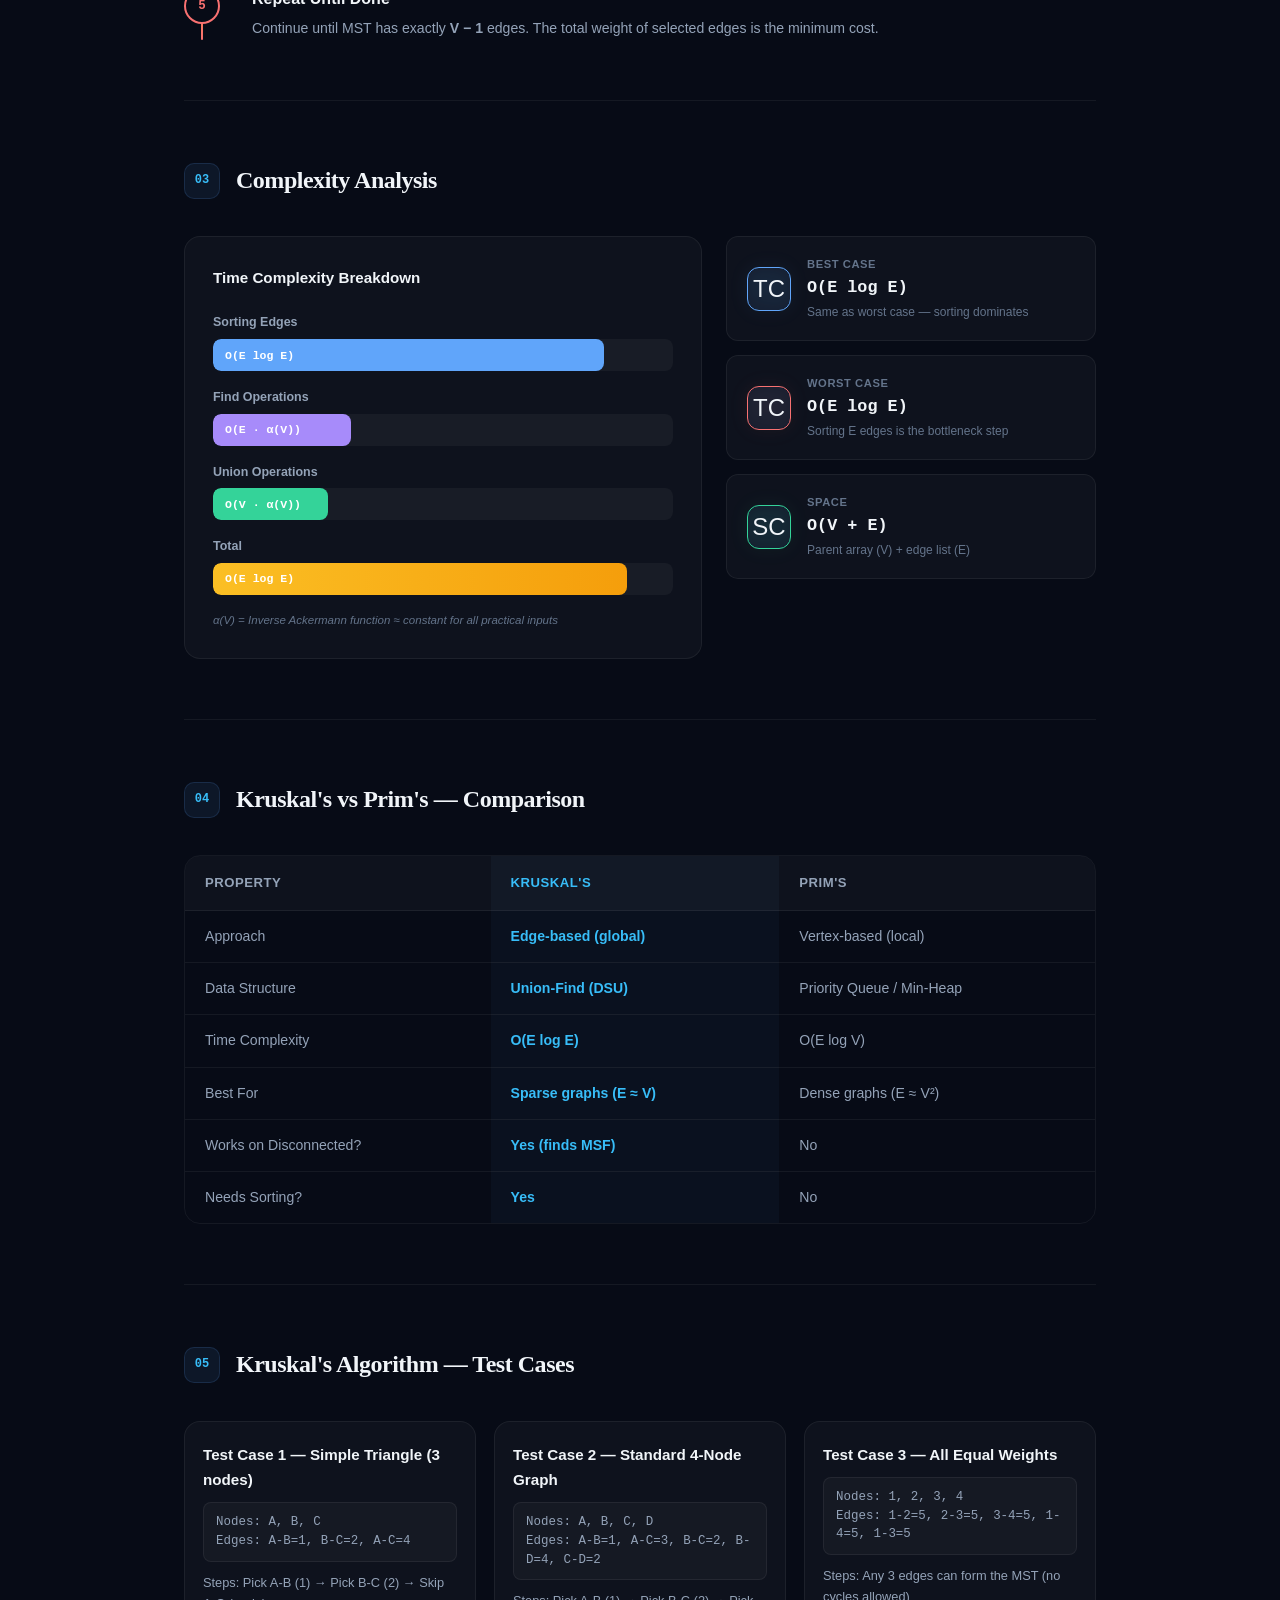
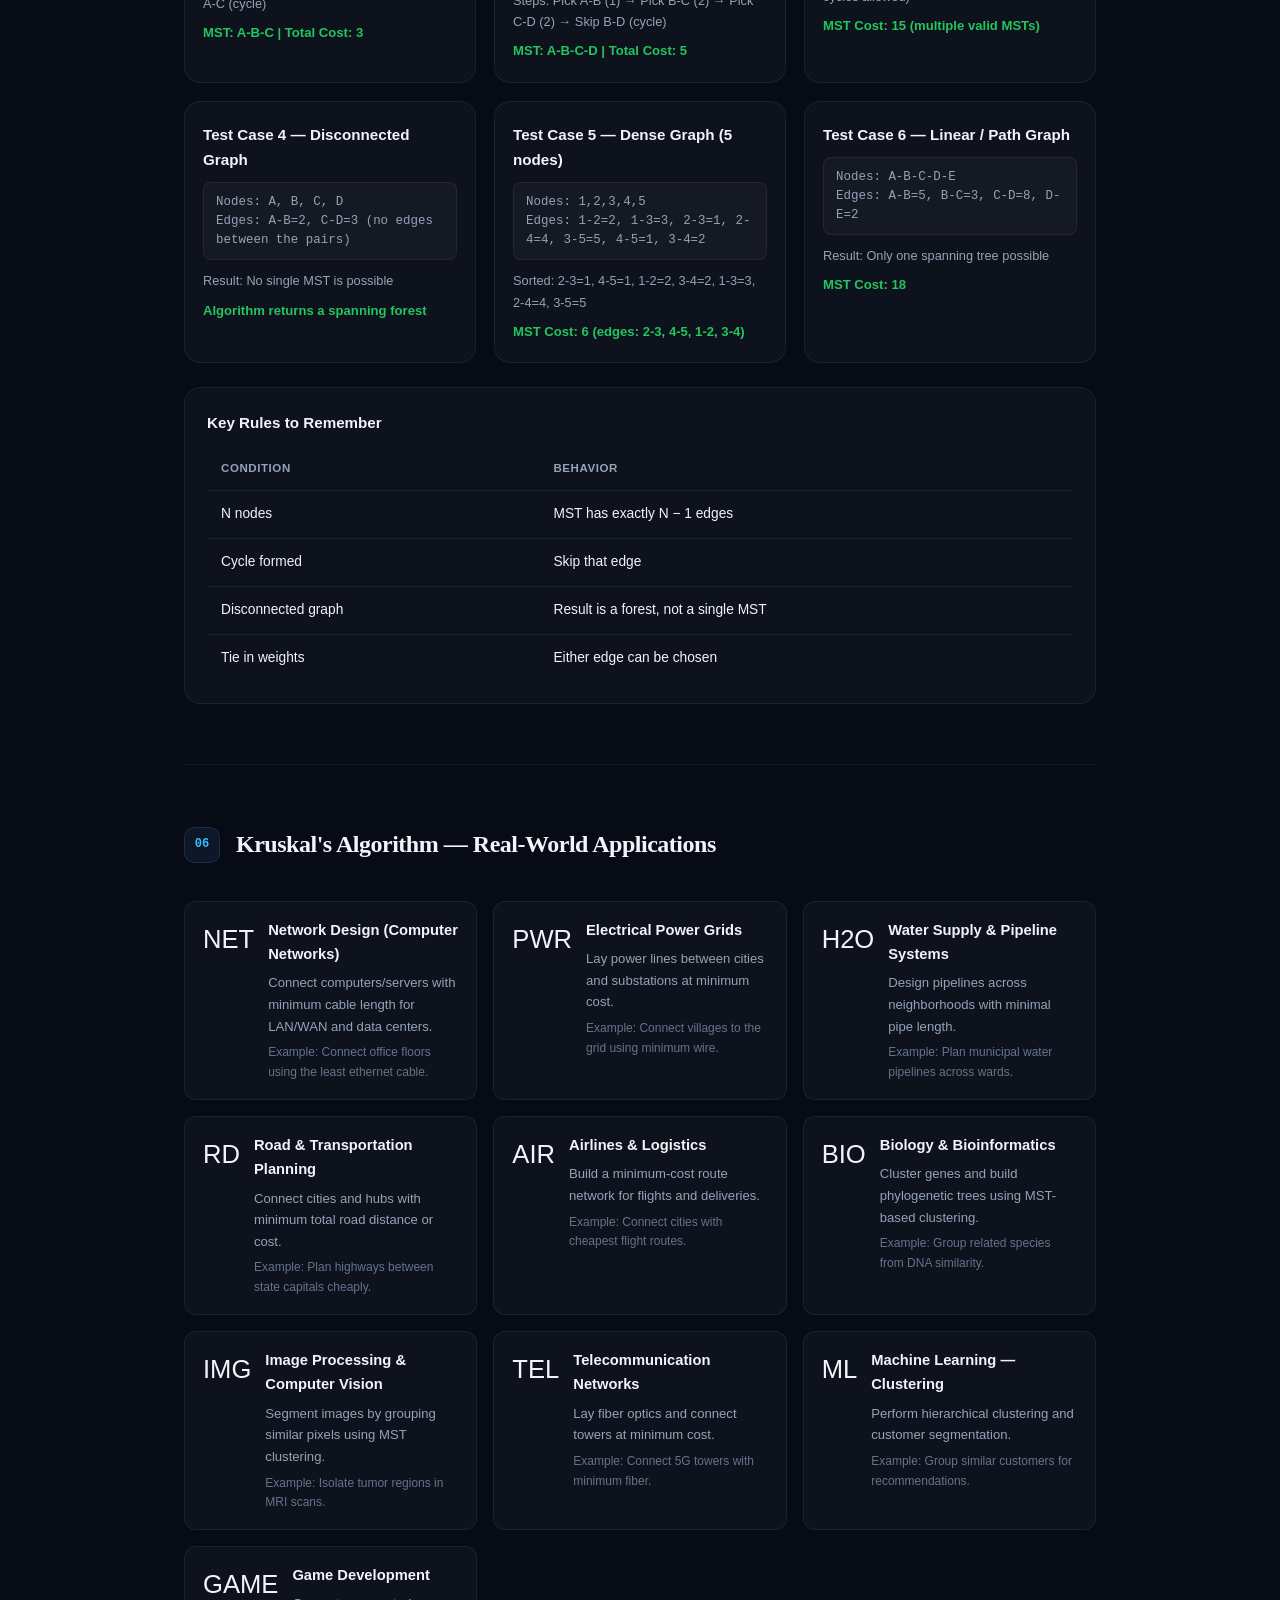
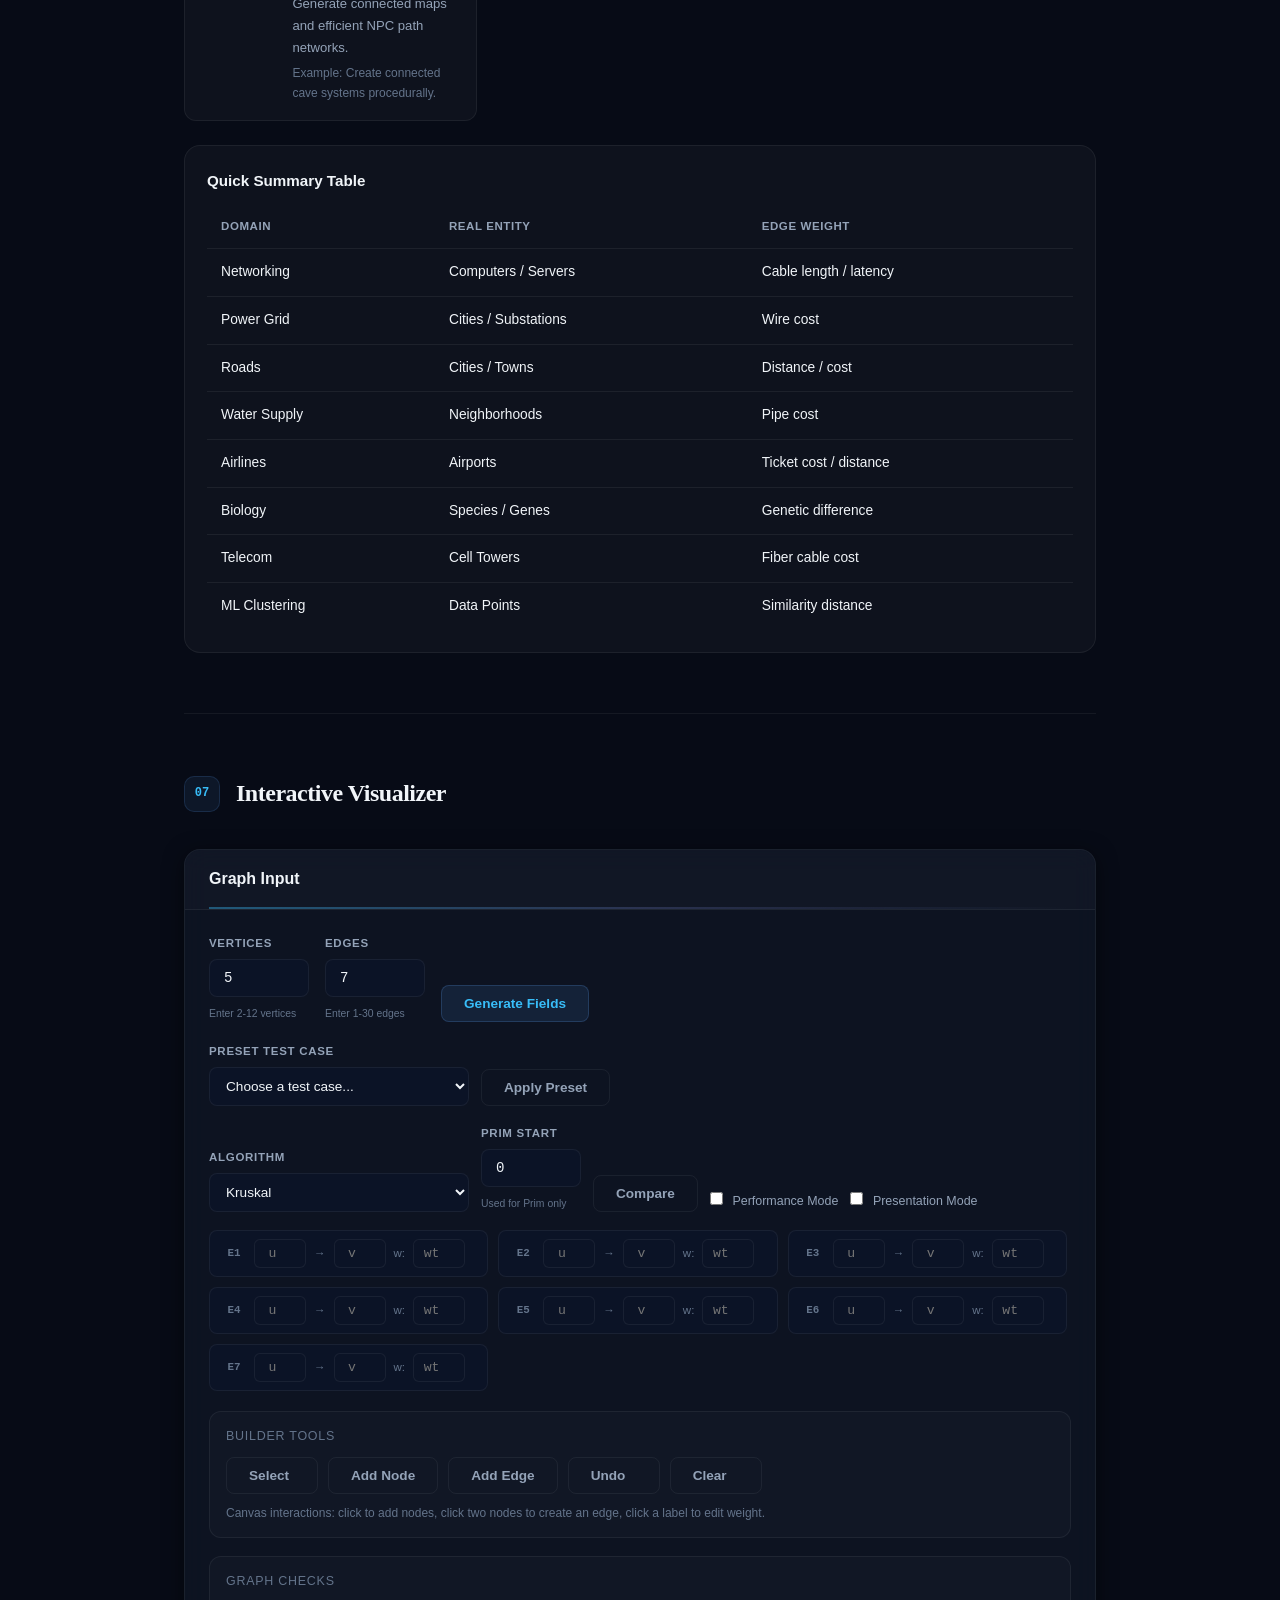
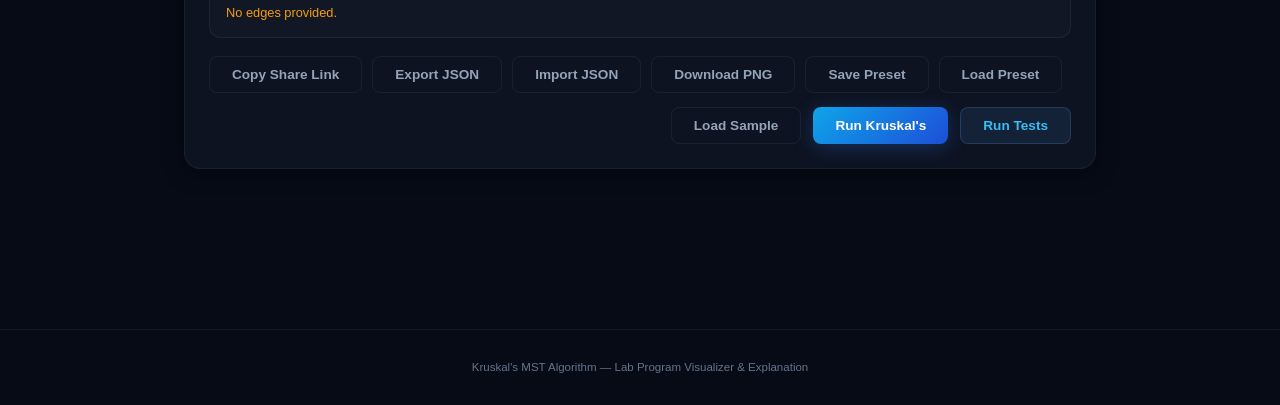
==== commit f1de1f81: "Add builder, comparison, export, and presentation features" ====
--- a/index.html
+++ b/index.html
@@ -517,7 +517,61 @@
                         <button id="btn-apply-preset" class="btn btn-outline" onclick="applyPreset()">Apply Preset</button>
                     </div>
 
+                    <div class="tool-row">
+                        <div class="input-group">
+                            <label for="algo-select">Algorithm</label>
+                            <select id="algo-select" aria-label="Select algorithm">
+                                <option value="kruskal">Kruskal</option>
+                                <option value="prim">Prim</option>
+                            </select>
+                        </div>
+                        <div class="input-group">
+                            <label for="prim-start">Prim Start</label>
+                            <input type="number" id="prim-start" min="0" value="0" aria-label="Prim start node">
+                            <small>Used for Prim only</small>
+                        </div>
+                        <button id="btn-compare" class="btn btn-outline" onclick="compareAlgorithms()">Compare</button>
+                        <div class="toggle-group">
+                            <label class="toggle"><input type="checkbox" id="performance-toggle"> Performance Mode</label>
+                            <label class="toggle"><input type="checkbox" id="presentation-toggle"> Presentation Mode</label>
+                        </div>
+                    </div>
+
                     <div id="edge-inputs-container" class="edge-inputs-container"></div>
+
+                    <div class="builder-panel">
+                        <div class="builder-header">Builder Tools</div>
+                        <div class="builder-controls">
+                            <button class="btn btn-outline" data-builder="select" onclick="setBuilderMode('select')">Select</button>
+                            <button class="btn btn-outline" data-builder="node" onclick="setBuilderMode('node')">Add Node</button>
+                            <button class="btn btn-outline" data-builder="edge" onclick="setBuilderMode('edge')">Add Edge</button>
+                            <button class="btn btn-outline" onclick="undoBuilder()">Undo</button>
+                            <button class="btn btn-outline" onclick="clearBuilder()">Clear</button>
+                        </div>
+                        <div class="builder-hint">Canvas interactions: click to add nodes, click two nodes to create an edge, click a label to edit weight.</div>
+                    </div>
+
+                    <div class="validation-panel" id="validation-panel">
+                        <div class="validation-title">Graph Checks</div>
+                        <ul class="validation-list" id="validation-list"></ul>
+                    </div>
+
+                    <div class="export-panel">
+                        <button class="btn btn-outline" onclick="copyShareLink()">Copy Share Link</button>
+                        <button class="btn btn-outline" onclick="exportJson()">Export JSON</button>
+                        <button class="btn btn-outline" onclick="toggleImportPanel()">Import JSON</button>
+                        <button class="btn btn-outline" onclick="exportPng()">Download PNG</button>
+                        <button class="btn btn-outline" onclick="savePreset()">Save Preset</button>
+                        <button class="btn btn-outline" onclick="loadPreset()">Load Preset</button>
+                    </div>
+
+                    <div class="import-panel hidden" id="import-panel">
+                        <textarea id="import-text" rows="6" placeholder="Paste graph JSON here"></textarea>
+                        <div class="import-actions">
+                            <button class="btn btn-primary" onclick="applyImportJson()">Apply</button>
+                            <button class="btn btn-outline" onclick="toggleImportPanel()">Cancel</button>
+                        </div>
+                    </div>
 
                     <div class="action-row">
                         <button id="btn-load-sample" class="btn btn-outline" onclick="loadSampleGraph()">Load Sample</button>
@@ -548,6 +602,11 @@
                         </div>
                         <div class="key-hint">Shortcuts: Space = Play/Pause, → = Step, R = Reset</div>
                     </div>
+                    <div class="guide-row">
+                        <label class="toggle"><input type="checkbox" id="guide-toggle"> Guided Walkthrough</label>
+                        <div id="guide-box" class="guide-box">Enable guided mode to see step explanations.</div>
+                    </div>
+                    <div id="compare-box" class="compare-box hidden"></div>
                     <div id="steps-log" class="steps-log"></div>
                     <div id="result-box" class="result-box hidden">
                         <div id="result-label" class="result-label">Minimum Cost of MST</div>
--- a/style.css
+++ b/style.css
@@ -1029,6 +1029,28 @@
     display: block;
 }
 
+.tool-row {
+    display: flex;
+    gap: 12px;
+    align-items: flex-end;
+    flex-wrap: wrap;
+    margin-bottom: 18px;
+}
+
+.toggle-group {
+    display: flex;
+    gap: 12px;
+    flex-wrap: wrap;
+    align-items: center;
+    font-size: 0.78rem;
+    color: var(--text-secondary);
+}
+
+.toggle input {
+    margin-right: 6px;
+    accent-color: var(--accent-blue);
+}
+
 .input-group input:focus {
     border-color: var(--accent-blue);
     box-shadow: 0 0 0 3px rgba(96,165,250,0.12);
@@ -1049,6 +1071,114 @@
     max-height: 280px;
     overflow-y: auto;
     padding-right: 4px;
+}
+
+.builder-panel {
+    background: rgba(255, 255, 255, 0.02);
+    border: 1px solid var(--border);
+    border-radius: var(--radius-md);
+    padding: 14px 16px;
+    margin-bottom: 18px;
+}
+
+.builder-header {
+    font-size: 0.78rem;
+    text-transform: uppercase;
+    letter-spacing: 0.06em;
+    color: var(--text-muted);
+    margin-bottom: 10px;
+}
+
+.builder-controls {
+    display: flex;
+    gap: 10px;
+    flex-wrap: wrap;
+    margin-bottom: 10px;
+}
+
+.builder-controls .btn {
+    min-width: 92px;
+}
+
+.builder-controls .btn.active {
+    border-color: rgba(56, 189, 248, 0.4);
+    color: var(--text-primary);
+    background: rgba(56, 189, 248, 0.12);
+}
+
+.builder-hint {
+    font-size: 0.75rem;
+    color: var(--text-muted);
+}
+
+.validation-panel {
+    border: 1px solid var(--border);
+    border-radius: var(--radius-md);
+    background: rgba(255, 255, 255, 0.02);
+    padding: 14px 16px;
+    margin-bottom: 18px;
+}
+
+.validation-title {
+    font-size: 0.78rem;
+    text-transform: uppercase;
+    letter-spacing: 0.06em;
+    color: var(--text-muted);
+    margin-bottom: 10px;
+}
+
+.validation-list {
+    list-style: none;
+    display: flex;
+    flex-direction: column;
+    gap: 6px;
+    font-size: 0.8rem;
+    color: var(--text-secondary);
+}
+
+.validation-list li.ok {
+    color: var(--accent-green);
+}
+
+.validation-list li.warn {
+    color: var(--accent-orange);
+}
+
+.validation-list li.err {
+    color: var(--accent-red);
+}
+
+.export-panel {
+    display: flex;
+    flex-wrap: wrap;
+    gap: 10px;
+    margin-bottom: 14px;
+}
+
+.import-panel {
+    background: rgba(255, 255, 255, 0.02);
+    border: 1px solid var(--border);
+    border-radius: var(--radius-md);
+    padding: 14px;
+    margin-bottom: 10px;
+}
+
+.import-panel textarea {
+    width: 100%;
+    background: var(--bg-input);
+    border: 1px solid var(--border);
+    border-radius: var(--radius-sm);
+    color: var(--text-primary);
+    font-family: var(--font-mono);
+    font-size: 0.8rem;
+    padding: 10px 12px;
+    margin-bottom: 10px;
+}
+
+.import-actions {
+    display: flex;
+    gap: 10px;
+    flex-wrap: wrap;
 }
 
 .edge-inputs-container::-webkit-scrollbar { width: 4px; }
@@ -1226,6 +1356,34 @@
     margin-bottom: 16px;
 }
 
+.guide-row {
+    display: flex;
+    flex-wrap: wrap;
+    gap: 12px;
+    align-items: center;
+    margin-bottom: 12px;
+}
+
+.guide-box {
+    flex: 1 1 260px;
+    font-size: 0.78rem;
+    color: var(--text-secondary);
+    border: 1px solid var(--border);
+    border-radius: var(--radius-md);
+    padding: 10px 12px;
+    background: rgba(255, 255, 255, 0.02);
+}
+
+.compare-box {
+    margin-bottom: 16px;
+    border: 1px solid var(--border);
+    border-radius: var(--radius-md);
+    padding: 12px 14px;
+    font-size: 0.82rem;
+    color: var(--text-secondary);
+    background: rgba(255, 255, 255, 0.02);
+}
+
 .playback-controls .btn {
     min-width: 110px;
     justify-content: center;
@@ -1408,6 +1566,20 @@
     max-width: 100%;
     height: auto;
     box-shadow: inset 0 0 0 1px rgba(56, 189, 248, 0.08);
+}
+
+/* ====== PRESENTATION MODE ====== */
+body.presentation .top-nav,
+body.presentation #app-footer {
+    display: none;
+}
+
+body.presentation #app-main {
+    max-width: 1200px;
+}
+
+body.presentation #hero {
+    padding-top: 40px;
 }
 
 /* ====== FOOTER ====== */
@@ -1490,6 +1662,11 @@
         align-items: stretch;
     }
 
+    .tool-row {
+        flex-direction: column;
+        align-items: stretch;
+    }
+
     .input-group select {
         width: 100%;
     }
@@ -1497,6 +1674,10 @@
     .playback-controls {
         flex-direction: column;
         align-items: stretch;
+    }
+
+    .export-panel {
+        flex-direction: column;
     }
 
     .key-hint {
